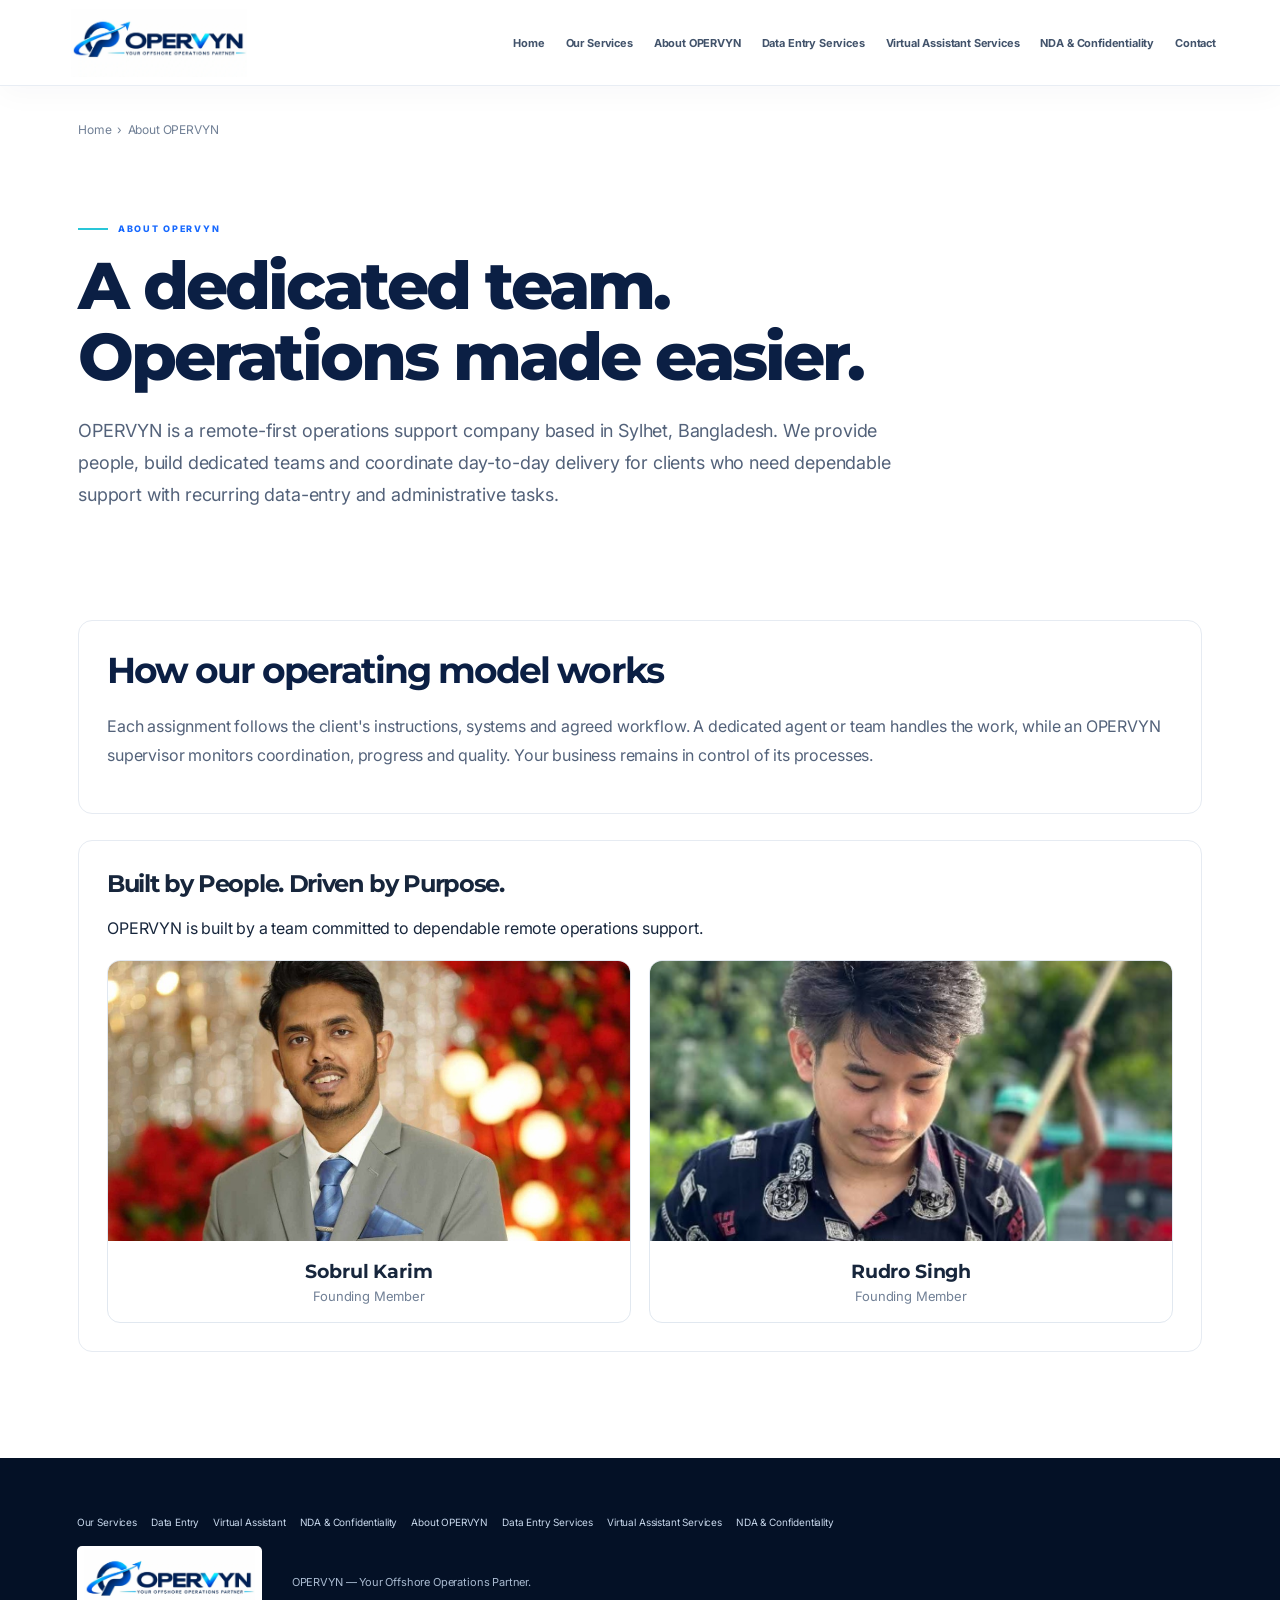
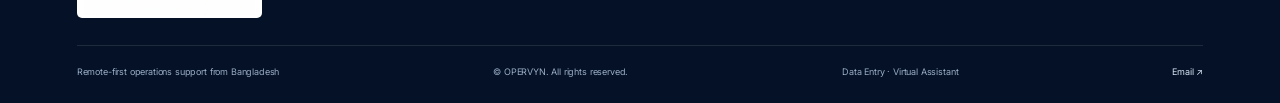
==== about/index.html @ 2ffaf860 "main" ====
<!doctype html><html lang="en"><head><meta charset="utf-8"><meta name="viewport" content="width=device-width,initial-scale=1"><title>About OPERVYN | Your Offshore Operations Partner</title><meta name="description" content="Learn about OPERVYN, a remote data entry and virtual assistant support company based in Sylhet, Bangladesh."><link rel="canonical" href="https://opervyn.github.io/opervyn-website/about/"><link rel="icon" href="../assets/opervyn-logo-new.png"><link rel="preconnect" href="https://fonts.googleapis.com"><link rel="preconnect" href="https://fonts.gstatic.com" crossorigin><link href="https://fonts.googleapis.com/css2?family=Inter:wght@400;500;600;700;800&family=Montserrat:wght@500;600;700;800&display=swap" rel="stylesheet"><link rel="stylesheet" href="../styles.css"><link rel="stylesheet" href="../theme-redesign.css"><style>.cms-page{max-width:1180px;margin:0 auto;padding:36px 28px 80px}.cms-breadcrumb{font-size:12px;color:#718096;margin:0 0 28px}.cms-breadcrumb a{color:inherit}.cms-page .seo-hero{margin-bottom:26px}.cms-page .seo-hero h1{max-width:900px}.cms-page .seo-hero p{max-width:820px;line-height:1.8}.cms-page .seo-content-main,.cms-page .cms-image-section,.cms-page .cms-founders{margin:26px 0;padding:28px;background:#fff;border:1px solid #e6ebf2;border-radius:14px}.cms-page .cms-items{display:grid;grid-template-columns:repeat(auto-fit,minmax(230px,1fr));gap:14px}.cms-page .cms-item{padding:20px;border:1px solid #e2e8f0;border-radius:10px;background:#fbfcfe}.cms-page .cms-item h3{margin:0 0 9px}.cms-page .cms-item p{margin:0;line-height:1.7}.cms-page .cms-image-section img{display:block;max-width:100%;height:auto;border-radius:12px;margin-top:18px}.cms-founder-grid{display:grid;grid-template-columns:repeat(auto-fit,minmax(210px,1fr));gap:18px;margin-top:22px}.cms-founder{overflow:hidden;border:1px solid #e1e8f0;border-radius:13px;background:#fff;text-align:center;padding-bottom:18px}.cms-founder img{width:100%;height:280px;object-fit:cover;object-position:center 25%}.cms-founder h3{margin:15px 8px 5px}.cms-founder p{margin:0;color:#718096;font-size:13px}.cms-page .onboarding-panel{margin:26px 0}@media(max-width:600px){.cms-page{padding:24px 16px 55px}.cms-page .seo-content-main,.cms-page .cms-image-section,.cms-page .cms-founders{padding:19px}.cms-founder img{height:240px}}</style></head><body><header class="site-header"><a aria-label="OPERVYN home" class="brand" href="../"><img alt="OPERVYN — Your Offshore Operations Partner" src="../assets/opervyn-logo-new.webp"></a><button aria-expanded="false" aria-label="Open navigation" class="menu-toggle"><span></span><span></span><span></span></button><nav class="nav"><a href="../">Home</a><a href="../services/">Our Services</a><a href="../about/">About OPERVYN</a><a href="../services/data-entry/">Data Entry Services</a><a href="../services/virtual-assistant/">Virtual Assistant Services</a><a href="../nda-confidentiality/">NDA &amp; Confidentiality</a><a href="mailto:opervyn.business@gmail.com">Contact</a></nav></header><main class="cms-page"><p class="cms-breadcrumb"><a href="../">Home</a> &nbsp;›&nbsp; About OPERVYN</p><section class="seo-hero"><div class="eyebrow"><span class="eyebrow-line"></span>ABOUT OPERVYN</div><h1>A dedicated team. Operations made easier.</h1><p>OPERVYN is a remote-first operations support company based in Sylhet, Bangladesh. We provide people, build dedicated teams and coordinate day-to-day delivery for clients who need dependable support with recurring data-entry and administrative tasks.</p></section><section class="seo-content-main"><h2>How our operating model works</h2><p>Each assignment follows the client&#x27;s instructions, systems and agreed workflow. A dedicated agent or team handles the work, while an OPERVYN supervisor monitors coordination, progress and quality. Your business remains in control of its processes.</p></section><section class="cms-founders"><h2>Built by People. Driven by Purpose.</h2><p>OPERVYN is built by a team committed to dependable remote operations support.</p><div class="cms-founder-grid"><article class="cms-founder"><img src="../assets/13008.jpg" alt="Sobrul Karim, OPERVYN founding member"><h3>Sobrul Karim</h3><p>Founding Member</p></article><article class="cms-founder"><img src="../assets/13009.jpg" alt="Rudro Singh, OPERVYN founding member"><h3>Rudro Singh</h3><p>Founding Member</p></article></div></section></main><footer class="footer"><div class="seo-footer-links"><a href="../services/">Our Services</a><a href="../services/data-entry/">Data Entry</a><a href="../services/virtual-assistant/">Virtual Assistant</a><a href="../nda-confidentiality/">NDA &amp; Confidentiality</a><a href="../about/">About OPERVYN</a><a href="../services/data-entry/">Data Entry Services</a><a href="../services/virtual-assistant/">Virtual Assistant Services</a><a href="../nda-confidentiality/">NDA &amp; Confidentiality</a></div><div class="footer-main"><a aria-label="OPERVYN home" class="brand footer-brand" href="../"><img alt="OPERVYN — Your Offshore Operations Partner" src="../assets/opervyn-logo-new.webp"></a><p>OPERVYN — Your Offshore Operations Partner.</p></div><div class="footer-bottom"><span>Remote-first operations support from Bangladesh</span><span>© OPERVYN. All rights reserved.</span><span>Data Entry · Virtual Assistant</span><span><a href="mailto:opervyn.business@gmail.com">Email ↗</a></span></div></footer><script src="../script.js"></script></body></html>
---- styles.css ----
:root{--navy:#071b49;--navy2:#0b2b65;--blue:#087bff;--cyan:#4ebaff;--ink:#101d35;--muted:#64728a;--line:#e4eaf3;--pale:#f4f8ff;--white:#fff;--radius:22px}
*{box-sizing:border-box}html{scroll-behavior:smooth;scroll-padding-top:90px}body{margin:0;font-family:"DM Sans",sans-serif;color:var(--ink);background:#fff}a{color:inherit;text-decoration:none}.announcement{height:34px;background:var(--navy);color:#c9d9f6;display:flex;align-items:center;justify-content:center;gap:9px;font-size:11px;letter-spacing:.04em}.pulse{width:6px;height:6px;background:#4ebaff;border-radius:50%;box-shadow:0 0 0 4px #4ebaff25}.site-header{height:82px;padding:0 max(calc((100vw - 1200px)/2),5.5%);display:flex;align-items:center;justify-content:space-between;background:#ffffffed;backdrop-filter:blur(15px);position:sticky;top:0;z-index:20;border-bottom:1px solid #edf1f6}.brand{display:flex;align-items:center;gap:10px}.brand img{width:48px;height:48px;object-fit:contain}.brand-copy{display:flex;flex-direction:column;gap:3px}.brand-copy strong{font:800 19px Manrope,sans-serif;letter-spacing:.045em;color:var(--navy)}.brand-copy small{font-size:8px;letter-spacing:.1em;color:#61728c;font-weight:700}.nav{display:flex;align-items:center;gap:27px;font-size:12px;font-weight:700;color:#45536b}.nav>a:not(.nav-cta):hover,.text-link:hover{color:var(--blue)}.nav-cta{background:var(--navy);color:#fff;padding:13px 17px;border-radius:9px}.nav-cta span{color:#66baff;margin-left:8px}.menu-toggle{display:none;background:none;border:0}.section{padding:105px max(calc((100vw - 1160px)/2),6%)}.hero{min-height:650px;background:linear-gradient(115deg,#f7faff 0%,#fff 54%,#edf5ff 100%);position:relative;display:grid;grid-template-columns:1.02fr .98fr;align-items:center;gap:45px;padding-top:75px;padding-bottom:82px;overflow:hidden}.hero:before{content:"";position:absolute;width:650px;height:650px;border:1px solid #dceaff;border-radius:50%;right:-190px;top:-180px}.hero-glow{position:absolute;width:500px;height:500px;background:#cce5ff55;filter:blur(75px);border-radius:50%;right:0;top:70px}.hero-content{position:relative;z-index:2}.eyebrow,.section-kicker{font-size:10px;letter-spacing:.17em;font-weight:800;color:#3977c4;display:flex;align-items:center;gap:10px}.eyebrow-line{width:25px;height:2px;background:var(--blue)}h1,h2,h3,p{margin-top:0}h1,h2{font-family:Manrope,sans-serif;letter-spacing:-.055em}h1{font-size:clamp(46px,5.4vw,70px);line-height:1.06;margin:22px 0 20px;color:var(--navy);font-weight:800}h1 span,h2 span{color:var(--blue)}.hero-tagline{font-size:15px;font-weight:700;color:#27436e;line-height:1.6;max-width:470px}.hero-desc{font-size:14px;line-height:1.85;color:var(--muted);max-width:500px;margin:16px 0 27px}.hero-actions{display:flex;gap:12px;flex-wrap:wrap}.btn{display:inline-flex;align-items:center;justify-content:center;gap:22px;padding:15px 20px;border-radius:9px;font-weight:700;font-size:12px;border:0;cursor:pointer;transition:.2s}.btn-primary{background:var(--blue);color:white;box-shadow:0 9px 22px #087bff30}.btn-primary:hover{background:#0065dc;transform:translateY(-2px)}.btn-quiet{color:var(--navy);background:#fff;border:1px solid #e2eaf5}.hero-proof{display:flex;align-items:center;gap:13px;margin-top:35px;font-size:11px;line-height:1.6;color:#75839a}.hero-proof strong{color:var(--navy);font-size:12px}.proof-avatars{display:flex}.proof-avatars i{font-style:normal;width:30px;height:30px;border-radius:50%;display:grid;place-items:center;background:var(--navy);color:white;border:2px solid white;margin-left:-5px;font-size:10px}.proof-avatars i:first-child{margin-left:0;background:var(--blue)}.proof-avatars i:last-child{background:#dcecff;color:var(--navy)}.hero-visual{position:relative;z-index:1;min-height:450px;display:grid;place-items:center}.visual-grid{position:absolute;inset:25px 0;background-image:radial-gradient(#9bbce7 1px,transparent 1px);background-size:17px 17px;opacity:.35;mask-image:radial-gradient(ellipse,black,transparent 70%)}.visual-orbit{position:absolute;border:1px solid #b9d8ff;border-radius:50%;transform:rotate(-25deg)}.orbit-one{width:460px;height:260px}.orbit-two{width:390px;height:330px;transform:rotate(35deg)}.main-card{position:relative;z-index:2;background:#fff;border:1px solid #e6edf7;border-radius:18px;width:min(390px,85%);padding:24px;box-shadow:0 25px 65px #143b7020}.card-top{display:flex;align-items:center;gap:9px}.mini-mark{background:var(--navy);color:#fff;border-radius:8px;width:29px;height:29px;display:grid;place-items:center;font:800 14px Manrope}.status{font-size:8px;letter-spacing:.12em;color:#8b9ab0;font-weight:800}.status i{display:inline-block;width:6px;height:6px;background:#28c58b;border-radius:50%;margin-right:5px}.dots{margin-left:auto;color:#a6b3c6;letter-spacing:2px}.visual-title{font:800 30px/1.12 Manrope;color:var(--navy);letter-spacing:-.05em;margin:24px 0}.visual-title em{font-style:normal;color:var(--blue)}.workflow{display:grid;gap:10px}.workflow-step{display:flex;align-items:center;gap:12px;background:#f7faff;padding:11px;border-radius:10px}.step-icon{font-size:10px;color:var(--blue);background:#e4f0ff;padding:9px;border-radius:7px}.workflow-step span:nth-child(2){display:flex;flex-direction:column;gap:3px}.workflow-step strong{font-size:11px;color:var(--navy)}.workflow-step small{font-size:9px;color:#8794a8}.check{margin-left:auto;color:#17b783;font-weight:800}.card-foot{border-top:1px solid #edf1f7;margin-top:17px;padding-top:13px;display:flex;justify-content:space-between;font-size:8px;letter-spacing:.13em;color:#8794a8;font-weight:800}.blue-dot{width:7px;height:7px;border-radius:50%;background:var(--blue)}.float-chip{position:absolute;z-index:3;background:#fff;padding:12px 15px;display:flex;align-items:center;gap:10px;border-radius:12px;box-shadow:0 12px 30px #183d7020;border:1px solid #edf2f8}.float-chip b,.float-chip small{display:block}.float-chip b{font-size:10px;color:var(--navy)}.float-chip small{font-size:9px;color:#8491a5;margin-top:3px}.chip-icon{width:29px;height:29px;border-radius:8px;display:grid;place-items:center;background:#e8f3ff;color:var(--blue);font-weight:800}.chip-a{left:-3%;top:18%}.chip-b{right:-1%;bottom:14%}.hero-bottom{position:absolute;bottom:0;left:6%;right:6%;border-top:1px solid #e2eaf5;padding:17px 0;display:flex;justify-content:space-between;font-size:9px;letter-spacing:.13em;color:#8796ad;font-weight:800}.hero-bottom b{color:var(--blue);padding:0 7px}.metrics{padding-top:36px;padding-bottom:36px;display:grid;grid-template-columns:repeat(4,1fr);border-bottom:1px solid var(--line)}.metric{padding:8px 25px;border-right:1px solid var(--line);display:flex;flex-direction:column;gap:6px}.metric:first-child{padding-left:0}.metric:last-child{border:0}.metric strong{font:800 25px Manrope;color:var(--navy);letter-spacing:-.04em}.metric strong small{font-size:13px}.metric span{font-size:11px;color:#7d8aa0}.intro-section{padding-top:110px;padding-bottom:110px}.intro-grid{display:grid;grid-template-columns:1fr 1fr;gap:100px;margin-top:22px;align-items:start}.intro-grid h2,.section-heading h2{font-size:clamp(34px,4vw,48px);line-height:1.15;color:var(--navy);margin:0}.intro-grid p{font-size:13px;line-height:1.9;color:var(--muted)}.intro-grid .lead{font-size:16px;line-height:1.75;color:#344762;font-weight:600}.text-link{display:inline-block;color:var(--blue);font-weight:800;font-size:12px;margin-top:9px}.text-link span{margin-left:8px}.services-section{background:#f5f8fd}.section-heading{display:flex;justify-content:space-between;align-items:end;gap:30px;margin-bottom:42px}.section-heading h2{margin-top:17px}.section-heading>p{max-width:300px;font-size:13px;line-height:1.8;color:var(--muted);margin-bottom:4px}.service-grid{display:grid;grid-template-columns:repeat(2,1fr);gap:16px}.service-card{background:#fff;border:1px solid #e7edf5;border-radius:16px;padding:27px;position:relative;transition:.25s}.service-card:hover{transform:translateY(-4px);box-shadow:0 18px 40px #183c7010}.service-featured{background:var(--navy);color:white;border-color:var(--navy)}.service-number{position:absolute;right:25px;top:24px;font:700 11px Manrope;color:#9eabc0}.service-featured .service-number{color:#829bc3}.service-icon{width:43px;height:43px;border-radius:12px;background:#eaf3ff;color:var(--blue);display:grid;place-items:center;font-size:22px;margin-bottom:20px}.service-featured .service-icon{background:#173e79;color:#72baff}.service-card h3{font:800 18px Manrope;color:var(--navy);margin-bottom:10px}.service-featured h3{color:#fff}.service-card p,.service-card li{font-size:12px;line-height:1.75;color:#718098}.service-featured p,.service-featured li{color:#bdcbe1}.service-card ul{padding-left:17px;margin:14px 0 20px}.service-card li{padding:2px 0}.card-link{font-size:11px;color:var(--blue);font-weight:800}.service-featured .card-link{color:#73baff}.process-section{background:#fff}.process-line{display:grid;grid-template-columns:repeat(4,1fr);gap:20px;position:relative}.process-line:before{content:"";height:1px;background:#dbe7f6;position:absolute;top:24px;left:35px;right:35px}.process-line article{position:relative}.process-no{font-size:9px;color:#8c9bb0;font-weight:800;letter-spacing:.1em}.process-symbol{width:49px;height:49px;background:#edf5ff;color:var(--blue);border:5px solid white;outline:1px solid #dceaff;border-radius:50%;display:grid;place-items:center;font-size:18px;margin:12px 0 19px;position:relative}.process-line h3{font:800 15px Manrope;color:var(--navy);margin-bottom:9px}.process-line p{font-size:11px;line-height:1.8;color:#7a879b;max-width:220px}.process-note{background:#f2f7ff;border-radius:10px;padding:15px 18px;font-size:11px;color:#647895;margin-top:30px}.process-note span{color:var(--blue);font-weight:800;margin-right:8px}.work-section{background:#f6f9fd}.filter-row{display:flex;gap:8px;flex-wrap:wrap;margin:-15px 0 23px}.filter{border:1px solid #dce6f3;background:white;border-radius:30px;padding:9px 15px;font-size:10px;font-weight:700;color:#65738a;cursor:pointer}.filter.active,.filter:hover{background:var(--navy);border-color:var(--navy);color:white}.work-grid{display:grid;grid-template-columns:repeat(3,1fr);gap:17px}.work-card{background:#fff;border:1px solid #e6edf6;border-radius:14px;overflow:hidden}.work-card.hidden{display:none}.sample-visual{height:190px;padding:17px;position:relative;overflow:hidden;display:flex;align-items:center;justify-content:center;flex-direction:column}.sample-visual>span{position:absolute;top:15px;left:17px;font-size:8px;letter-spacing:.13em;font-weight:800;color:#627997}.sample-visual>b{font:800 13px Manrope;color:var(--navy);margin-top:12px}.apparel{background:linear-gradient(135deg,#e8f2ff,#f8faff)}.shirt-shape{width:83px;height:88px;background:linear-gradient(145deg,#6c91bc,#294d7c);clip-path:polygon(25% 0,42% 8%,58% 8%,75% 0,100% 23%,82% 43%,72% 32%,72% 100%,28% 100%,28% 32%,18% 43%,0 23%);filter:drop-shadow(0 9px 9px #17375c30)}.data{background:linear-gradient(135deg,#e9f8f5,#f7fcff)}.sheet{display:grid;grid-template-columns:repeat(3,35px);gap:4px;padding:13px;background:white;border-radius:8px;box-shadow:0 9px 25px #1d56601a}.sheet i{height:12px;background:#d7e9fa;border-radius:2px}.sheet i:nth-child(3n+1){background:#91c7f7}.quality{background:linear-gradient(135deg,#eaf1ff,#f9fbff)}.qc-circle{width:83px;height:83px;border-radius:50%;display:grid;place-items:center;border:7px solid #b8e7d9;color:#13a778;background:#fff;font-size:40px;box-shadow:0 10px 22px #193e7015}.work-meta{display:flex;justify-content:space-between;padding:17px 17px 0;font-size:8px;letter-spacing:.1em;color:#7e8da3;font-weight:800}.work-meta span:last-child{color:#1a9d78}.work-card h3{font:800 15px Manrope;color:var(--navy);margin:12px 17px 6px}.work-card p{font-size:11px;line-height:1.7;color:#7a879a;margin:0 17px 19px}.work-disclaimer{font-size:10px;color:#8794a8;margin-top:19px}.team-section{padding-top:75px;padding-bottom:75px}.team-panel{background:linear-gradient(115deg,#071b49,#0d3474);border-radius:23px;min-height:380px;padding:58px 7%;display:grid;grid-template-columns:1.2fr .8fr;align-items:center;overflow:hidden;position:relative}.team-panel:after{content:"";position:absolute;width:500px;height:500px;border:1px solid #4e8fd455;border-radius:50%;right:-110px;top:-70px}.light{color:#79baff}.team-copy{position:relative;z-index:2}.team-copy h2,.contact-copy h2{font:800 clamp(30px,3.6vw,43px)/1.17 Manrope;color:#fff;letter-spacing:-.05em;margin:18px 0}.team-copy h2 span,.contact-copy h2 span{color:#65b6ff}.team-copy p,.contact-copy p{font-size:13px;line-height:1.9;color:#bdcbe0;max-width:470px;margin-bottom:25px}.btn-light{background:white;color:var(--navy)}.team-graphic{height:270px;position:relative;z-index:1;display:grid;place-items:center}.team-ring{position:absolute;border:1px solid #7db8ff50;border-radius:50%}.ring-1{width:230px;height:230px}.ring-2{width:170px;height:170px;border-style:dashed}.team-core{width:92px;height:92px;background:linear-gradient(145deg,#fff,#d7eaff);border-radius:25px;display:grid;place-items:center;color:var(--navy);font:800 25px Manrope;box-shadow:0 12px 45px #0003;transform:rotate(-8deg)}.team-core span{color:var(--blue)}.orbit-label{position:absolute;background:#173f7a;border:1px solid #5d91d0;color:#d9ebff;padding:8px 11px;border-radius:7px;font-size:8px;letter-spacing:.1em;font-weight:800}.label-1{top:8px;left:25%}.label-2{right:2%;top:42%}.label-3{bottom:10px;left:28%}.label-4{left:0;top:48%}.faq-section{padding-top:95px;padding-bottom:95px}.faq-list{max-width:800px;margin-left:auto;border-top:1px solid var(--line)}details{border-bottom:1px solid var(--line);padding:20px 2px}summary{list-style:none;cursor:pointer;display:flex;justify-content:space-between;gap:20px;font:700 13px Manrope;color:var(--navy)}summary::-webkit-details-marker{display:none}summary span{font-size:20px;color:var(--blue);transition:.2s}details[open] summary span{transform:rotate(45deg)}details p{font-size:12px;line-height:1.8;color:#748198;max-width:680px;margin:13px 0 0}.contact-section{background:var(--navy);padding-top:90px;padding-bottom:90px}.contact-grid{display:grid;grid-template-columns:.9fr 1.1fr;gap:80px;align-items:start}.contact-copy{padding-top:18px}.contact-copy h2{font-size:clamp(38px,4.5vw,54px)}.contact-email,.linkedin-link{display:block;color:#80c2ff;font-size:12px;font-weight:700;margin:17px 0}.linkedin-link{color:#c2d4ed;font-weight:500}.contact-form{background:#fff;border-radius:17px;padding:28px;display:grid;gap:14px}.form-title{font:800 20px Manrope;color:var(--navy);margin-bottom:3px}.form-title span{display:block;font:400 10px "DM Sans";color:#8a97aa;margin-top:5px}.contact-form label{display:grid;gap:7px;font-size:10px;font-weight:800;color:#52627b}.contact-form input,.contact-form select,.contact-form textarea{width:100%;border:1px solid #e0e7f0;background:#fbfcfe;border-radius:8px;padding:12px 13px;font:400 11px "DM Sans";color:var(--ink);outline:none}.contact-form input:focus,.contact-form select:focus,.contact-form textarea:focus{border-color:#70b3ff;box-shadow:0 0 0 3px #087bff12}.contact-form textarea{resize:vertical}.submit-btn{width:100%;margin-top:3px}.form-privacy{font-size:9px;line-height:1.6;color:#8a97a8}.hidden{display:none}.form-status{font-size:11px;color:#14845f;margin:0}.footer{padding:34px max(calc((100vw - 1160px)/2),6%) 20px;background:#051638;color:#c3d1e5}.footer-main{display:flex;align-items:center;gap:30px;padding-bottom:27px;border-bottom:1px solid #ffffff1b}.footer-brand img{background:white;border-radius:8px}.footer-brand .brand-copy strong{color:white}.footer-brand .brand-copy small{color:#a7b8d1}.footer-main>p{font-size:11px;color:#aabbd4;margin:0;flex:1}.back-top{font-size:10px;color:#8fc6ff;font-weight:700}.footer-bottom{display:flex;justify-content:space-between;gap:15px;padding-top:18px;font-size:9px;color:#8497b5}.footer-bottom a{color:#b9d5f5}.footer-bottom a:hover{color:white}
@media(max-width:900px){.nav{gap:14px}.nav a{font-size:10px}.hero{gap:15px}.hero-visual{transform:scale(.9)}.intro-grid{gap:45px}.contact-grid{gap:35px}}
@media(max-width:700px){.announcement{font-size:9px;padding:0 10px;text-align:center}.site-header{height:70px;padding:0 5%}.brand img{width:42px;height:42px}.brand-copy strong{font-size:17px}.brand-copy small{font-size:7px}.menu-toggle{display:flex;flex-direction:column;gap:5px;padding:10px}.menu-toggle span{width:22px;height:2px;background:var(--navy);display:block}.nav{display:none;position:absolute;top:69px;left:0;right:0;background:white;padding:20px 6%;box-shadow:0 15px 25px #0b2b6518;align-items:stretch;flex-direction:column;gap:18px}.nav.open{display:flex}.nav a{font-size:13px}.nav-cta{text-align:center}.section{padding:72px 6%}.hero{display:block;padding-top:65px;padding-bottom:80px}.hero h1{font-size:48px}.hero-tagline{font-size:14px}.hero-desc{font-size:13px}.hero-visual{min-height:400px;margin:20px -5% 0;transform:scale(.94)}.chip-a{left:0}.chip-b{right:0}.hero-bottom{left:6%;right:6%;font-size:7px;letter-spacing:.08em}.hero-bottom span:last-child{display:none}.metrics{grid-template-columns:repeat(2,1fr);gap:17px;padding-top:28px;padding-bottom:28px}.metric{padding:5px 12px;border-right:0;border-left:1px solid var(--line)}.metric:nth-child(odd){border-left:0;padding-left:0}.metric strong{font-size:22px}.intro-grid{grid-template-columns:1fr;gap:25px}.intro-grid h2,.section-heading h2{font-size:36px}.section-heading{display:block}.section-heading>p{margin-top:16px}.service-grid{grid-template-columns:1fr}.service-card{padding:23px}.process-line{grid-template-columns:repeat(2,1fr);row-gap:25px}.process-line:before{display:none}.work-grid{grid-template-columns:1fr}.sample-visual{height:180px}.team-panel{grid-template-columns:1fr;padding:38px 25px}.team-graphic{height:250px}.contact-grid{grid-template-columns:1fr;gap:25px}.contact-form{padding:22px}.footer-main{align-items:flex-start;flex-wrap:wrap;gap:15px}.footer-main>p{order:3;flex-basis:100%;line-height:1.7}.footer-bottom{flex-direction:column;line-height:1.7}.faq-section{padding-top:75px;padding-bottom:75px}}
@media(prefers-reduced-motion:reduce){html{scroll-behavior:auto}*,*:before,*:after{transition:none!important;animation:none!important}}


/* Capabilities in action — expanded showcase */
.work-intro{display:flex;align-items:center;gap:17px;padding:20px 23px;background:#fff;border:1px solid #e2eaf5;border-radius:13px;margin:-12px 0 30px;box-shadow:0 8px 24px #143b7008}
.work-intro-mark{flex:0 0 48px;height:48px;border-radius:13px;background:var(--navy);color:#fff;display:grid;place-items:center;font:800 17px Manrope;letter-spacing:-.06em}.work-intro-mark span{color:#6bbcff}
.work-intro strong{display:block;font:800 14px Manrope;color:var(--navy);margin-bottom:5px}.work-intro p{font-size:11px;line-height:1.7;color:#77869c;margin:0}
.capability-grid{grid-template-columns:repeat(2,minmax(0,1fr));gap:20px}
.capability-card{border-radius:16px;box-shadow:0 5px 20px #153b7008;transition:transform .25s,box-shadow .25s}
.capability-card:hover{transform:translateY(-4px);box-shadow:0 18px 38px #153b7015}
.capability-visual{height:215px;position:relative;overflow:hidden;display:flex;align-items:center;justify-content:center}
.visual-label{position:absolute;left:19px;top:17px;font-size:8px;letter-spacing:.14em;font-weight:800;color:#607895}
.visual-caption{position:absolute;bottom:14px;left:18px;font-size:7px;letter-spacing:.12em;font-weight:800;color:#7186a2}
.visual-writing{background:radial-gradient(circle at 75% 30%,#fff 0,#eaf3ff 45%,#dceaff 100%)}
.product-sheet{width:240px;height:125px;background:#fff;border:1px solid #e4ebf4;border-radius:10px;box-shadow:0 14px 30px #173d7020;display:flex;align-items:center;gap:16px;padding:14px;transform:rotate(-3deg)}
.product-thumb{width:82px;height:94px;border-radius:6px;background:linear-gradient(145deg,#e5edf7,#f8fbff);display:grid;place-items:center}
.garment-shape{width:48px;height:62px;background:linear-gradient(145deg,#7c9dbf,#31547d);clip-path:polygon(25% 0,42% 8%,58% 8%,75% 0,100% 23%,82% 43%,72% 32%,72% 100%,28% 100%,28% 32%,18% 43%,0 23%)}
.product-lines{flex:1;display:grid;gap:7px}.product-lines i{height:5px;border-radius:4px;background:#dce5f0}.product-lines i:nth-child(1){width:90%;height:8px;background:#8ca6c5}.product-lines i:nth-child(2){width:70%}.product-lines i:nth-child(3){width:85%}.product-lines b{width:45%;height:8px;border-radius:5px;background:#d7eaff}
.visual-data{background:linear-gradient(135deg,#e5f6f2,#f6fcfb)}
.data-window{width:270px;background:#fff;border:1px solid #dcebe8;border-radius:10px;overflow:hidden;box-shadow:0 14px 30px #185b4b16;transform:rotate(2deg)}
.window-bar{height:27px;background:#f2f8f7;display:flex;align-items:center;gap:4px;padding:0 10px}.window-bar i{width:5px;height:5px;border-radius:50%;background:#a5c8c0}.window-bar span{margin-left:auto;font-size:7px;letter-spacing:.1em;color:#64877f;font-weight:800}
.data-table{display:grid;grid-template-columns:1fr 1fr;padding:10px 13px;gap:0 12px;font-size:9px}.data-table>*{padding:6px 3px;border-bottom:1px solid #edf3f2}.data-table b{font-size:7px;color:#6d988d;letter-spacing:.1em}.data-table span{color:#82918e}.data-table em{font-style:normal;color:#294e48;font-weight:700}
.visual-listing{background:linear-gradient(135deg,#f0edff,#f9f8ff)}
.listing-board{width:270px;height:126px;background:#fff;border:1px solid #e7e2f5;border-radius:10px;padding:13px;display:grid;grid-template-columns:78px 1fr;gap:12px;box-shadow:0 14px 30px #35236d16;transform:rotate(-2deg)}
.listing-image{background:linear-gradient(145deg,#e7e1f5,#f7f4ff);border-radius:6px;display:grid;place-items:center}.listing-image span{width:34px;height:54px;background:#8173ad;clip-path:polygon(25% 0,42% 8%,58% 8%,75% 0,100% 23%,82% 43%,72% 32%,72% 100%,28% 100%,28% 32%,18% 43%,0 23%)}
.listing-content{padding:5px 0;display:grid;align-content:start;gap:7px}.listing-content>i{height:5px;background:#e3dfef;border-radius:4px;width:90%}.listing-content>i:first-child{height:8px;background:#9e94c1;width:75%}.listing-content>div{display:flex;gap:5px;margin-top:5px}.listing-content b{width:34px;height:12px;border-radius:4px;background:#e8e3f5}.listing-footer{grid-column:1/-1;display:flex;justify-content:space-between;align-items:center;border-top:1px solid #f0edf6;padding-top:6px;font-size:6px;letter-spacing:.08em;color:#82769f;font-weight:800}
.visual-qc{background:linear-gradient(135deg,#e7f5f1,#f8fcfb)}
.qc-board{width:260px;background:#fff;border:1px solid #dceee8;border-radius:10px;padding:13px 15px;box-shadow:0 14px 30px #145a4515;transform:rotate(2deg)}
.qc-heading{display:flex;justify-content:space-between;align-items:center;padding-bottom:9px;border-bottom:1px solid #edf4f1;font-size:8px;letter-spacing:.1em;color:#64867a;font-weight:800}.qc-heading b{background:#e3f6ef;color:#15956b;padding:5px 7px;border-radius:5px}
.qc-board>div:not(.qc-heading){display:flex;align-items:center;gap:9px;padding-top:9px;font-size:9px;color:#627b72}.qc-board>div>i{font-style:normal;width:15px;height:15px;display:grid;place-items:center;background:#e5f7f0;color:#15966c;border-radius:50%;font-size:9px;font-weight:800}
.capability-body{padding:0 20px 19px}.capability-body .work-meta{padding:16px 0 0}.capability-body h3{font:800 17px Manrope;color:var(--navy);margin:12px 0 7px}.capability-body>p{font-size:11px;line-height:1.75;color:#75839a;margin-bottom:13px}
.capability-points{display:flex;flex-wrap:wrap;gap:6px;margin-bottom:15px}.capability-points span{font-size:8px;font-weight:700;color:#476487;background:#f0f5fc;border:1px solid #e4edf8;border-radius:20px;padding:6px 8px}
.showcase-details{border-top:1px solid #edf1f6;padding-top:12px}.showcase-details summary{font:800 10px "DM Sans";color:var(--blue);align-items:center}.showcase-details summary span{font-size:17px}.showcase-details[open] summary span{transform:rotate(45deg)}.detail-grid{display:grid;grid-template-columns:1fr 1fr;gap:13px 18px;padding-top:15px}.detail-grid b{font:800 10px Manrope;color:var(--navy)}.detail-grid p{font-size:9px;line-height:1.7;color:#7b899d;margin:5px 0 0}
.transformation-panel{margin-top:45px;padding:30px;background:#fff;border:1px solid #e4ebf4;border-radius:17px;display:grid;grid-template-columns:.8fr 1.2fr;gap:30px;align-items:center}
.transformation-copy h3,.work-method h3{font:800 24px/1.2 Manrope;color:var(--navy);letter-spacing:-.04em;margin:12px 0}.transformation-copy h3 span,.work-method h3 span{color:var(--blue)}.transformation-copy p{font-size:10px;line-height:1.8;color:#7a879a;margin:0}
.transformation-compare{display:grid;grid-template-columns:1fr 24px 1fr;gap:10px;align-items:center}.compare-box{background:#f5f8fc;border:1px solid #e8eef6;border-radius:11px;padding:16px;min-height:155px}.compare-label{display:block;font-size:7px;letter-spacing:.12em;font-weight:800;color:#7b8ca4;margin-bottom:12px}.compare-box>b{font:800 11px Manrope;color:var(--navy)}.compare-box ul{padding-left:15px;margin:9px 0 0}.compare-box li{font-size:9px;color:#718098;line-height:1.8}.compare-arrow{font-size:20px;text-align:center;color:var(--blue)}.compare-output{background:#f0f6ff;border-color:#dceaff}.compare-output p{font:600 11px/1.8 "DM Sans";color:#304967;margin:4px 0 15px}.fact-note{font-size:8px;font-weight:800;color:#2785cb}
.work-method{display:grid;grid-template-columns:.7fr 1.3fr;gap:25px;align-items:center;margin-top:40px;padding:24px 0;border-top:1px solid #e2eaf4;border-bottom:1px solid #e2eaf4}
.work-method h3{font-size:20px;margin-bottom:0}.method-steps{display:flex;align-items:center;justify-content:space-between;gap:9px}.method-steps>div{display:grid;gap:5px}.method-steps b{font-size:8px;color:var(--blue);letter-spacing:.1em}.method-steps strong{font:800 11px Manrope;color:var(--navy)}.method-steps small{font-size:8px;color:#8290a4}.method-steps>i{font-style:normal;color:#9cb9dc}
.work-disclaimer{font-size:9px;line-height:1.7;color:#8794a8;margin:22px 0 0}.work-cta{display:flex;justify-content:space-between;align-items:center;gap:20px;margin-top:22px;padding:19px 21px;background:#eaf3ff;border:1px solid #dceaff;border-radius:12px}.work-cta strong,.work-cta span{display:block}.work-cta strong{font:800 12px Manrope;color:var(--navy);margin-bottom:4px}.work-cta span{font-size:10px;color:#71839b}
@media(max-width:700px){.work-intro{align-items:flex-start;padding:17px}.work-intro-mark{flex-basis:42px;height:42px}.capability-grid{grid-template-columns:1fr}.capability-visual{height:205px}.capability-body{padding:0 17px 17px}.detail-grid{grid-template-columns:1fr;gap:10px}.transformation-panel{grid-template-columns:1fr;padding:22px;gap:20px}.transformation-compare{grid-template-columns:1fr;gap:8px}.compare-arrow{transform:rotate(90deg)}.compare-box{min-height:0}.work-method{grid-template-columns:1fr;gap:18px}.method-steps{flex-wrap:wrap;justify-content:flex-start;gap:12px}.method-steps>div{min-width:95px}.method-steps>i{display:none}.work-cta{align-items:flex-start;flex-direction:column}.work-cta .btn{width:100%}}

/* Product-description visual example and structured specification card */
.product-example-heading{display:flex;justify-content:space-between;align-items:flex-end;gap:15px;margin:24px 0 12px;padding-top:20px;border-top:1px solid #e8eef6}
.product-example-heading h4{font:800 17px Manrope;color:var(--navy);margin:6px 0}
.product-example-heading p{font-size:10px;line-height:1.7;color:#7a879a;margin:0;max-width:490px}
.product-example-heading>a{font-size:9px;font-weight:800;color:var(--blue);white-space:nowrap}
.product-example-image{display:block;position:relative;overflow:hidden;border:1px solid #e3eaf4;border-radius:13px;background:#f4f7fc}
.product-example-image img{display:block;width:100%;height:auto;object-fit:contain}
.product-example-image>span{position:absolute;right:12px;bottom:12px;padding:8px 11px;border-radius:20px;background:#101f39eF;color:#fff;font-size:8px;font-weight:800;letter-spacing:.08em}
.product-spec-card{margin-top:14px;padding:18px;border:1px solid #e2eaf4;border-radius:13px;background:linear-gradient(145deg,#fff,#f8faff)}
.product-spec-title{display:grid;gap:6px;padding-bottom:13px;border-bottom:1px solid #e8eef6}
.product-spec-title>span{font-size:7px;letter-spacing:.14em;font-weight:800;color:var(--blue)}
.product-spec-title>b{font:800 14px Manrope;color:var(--navy)}
.product-spec-columns{display:grid;grid-template-columns:1fr 1fr;gap:16px 22px;padding-top:15px}
.product-spec-group h5{font:800 11px Manrope;color:var(--navy);margin:0 0 9px}
.product-spec-group dl{display:grid;grid-template-columns:minmax(95px,.8fr) 1.2fr;gap:7px 10px;margin:0}
.product-spec-group dt{font-size:9px;line-height:1.55;color:#7a879a}
.product-spec-group dd{font-size:9px;line-height:1.55;color:#30445f;font-weight:600;margin:0;overflow-wrap:anywhere}
.product-spec-wide{grid-column:1/-1;padding-top:13px;border-top:1px solid #e8eef6}
.product-spec-wide dl{grid-template-columns:minmax(130px,.7fr) 1.3fr}
.product-spec-note{font-size:8px;line-height:1.6;color:#8794a8;margin:15px 0 0;padding-top:11px;border-top:1px solid #e8eef6}
@media(max-width:700px){.product-example-heading{align-items:flex-start;flex-direction:column}.product-example-image>span{right:8px;bottom:8px;font-size:7px}.product-spec-card{padding:14px}.product-spec-columns{grid-template-columns:1fr;gap:14px}.product-spec-wide{grid-column:auto}.product-spec-group dl{grid-template-columns:minmax(105px,.75fr) 1.25fr}}

/* Client-facing data entry and QC showcases */
.data-entry-visual{background:#f1f5f9;padding:32px 14px 20px}
.capability-image-link{display:block;position:relative;width:92%;height:150px;border-radius:9px;overflow:hidden;background:#e8edf3;box-shadow:0 12px 28px #122e4c20}
.capability-image-link img{width:100%;height:100%;display:block;object-fit:cover;object-position:center}
.capability-image-link>span,.qc-showcase a>span{position:absolute;right:8px;bottom:8px;padding:6px 9px;border-radius:5px;background:#10213aeb;color:#fff;font-size:7px;font-weight:800;letter-spacing:.08em}
.data-entry-details{display:grid;grid-template-columns:1fr 1fr;gap:14px 18px;margin:15px 0}
.data-entry-details>div{padding:12px;background:#f7f9fc;border:1px solid #e9eff6;border-radius:9px}
.data-entry-details b,.qc-practices b{font:800 10px Manrope;color:var(--navy)}
.data-entry-details p,.qc-practices p{font-size:9px;line-height:1.7;color:#77869a;margin:5px 0 0}
.data-entry-promise{padding:12px 14px!important;background:#edf5ff;border-left:3px solid var(--blue);border-radius:0 8px 8px 0;color:#24466c!important;font-weight:800!important}
.qc-details{border-top:1px solid #edf1f6;padding-top:13px}
.qc-lead{font-size:10px;line-height:1.8;color:#61758e;margin:0 0 14px}
.qc-practices{display:grid;grid-template-columns:1fr 1fr;gap:13px 16px}
.qc-practices>div{padding:11px;background:#f7f9fc;border:1px solid #e9eff6;border-radius:9px}
.qc-showcase{margin-top:16px;padding:12px;background:#f3f7fb;border:1px solid #e5edf5;border-radius:11px}
.qc-showcase a{position:relative;display:block;overflow:hidden;border-radius:7px;background:#e8edf3}
.qc-showcase img{display:block;width:100%;height:auto;max-height:270px;object-fit:contain}
.qc-showcase>p{font-size:9px;line-height:1.7;color:#77869a;margin:10px 2px 1px}
.qc-showcase>p b{color:#294768}
@media(max-width:700px){.capability-image-link{width:100%;height:145px}.data-entry-details,.qc-practices{grid-template-columns:1fr}.qc-showcase img{max-height:none}}


/* =========================================================
   OPERVYN PREMIUM CORPORATE REFRESH — navy / teal / white
   ========================================================= */
:root{
  --navy:#0B1F44;
  --navy2:#102B57;
  --blue:#087BFF;
  --cyan:#00BFA5;
  --ink:#17243A;
  --muted:#64748B;
  --line:#E2E8F0;
  --pale:#F1F5F9;
  --white:#FFFFFF;
  --radius:18px;
}
html{scroll-padding-top:100px}
body{font-family:"Inter",Arial,sans-serif;color:var(--ink);background:#fff}
h1,h2,h3,.brand-copy strong,.visual-title{font-family:"Montserrat",Arial,sans-serif}
.announcement{height:34px;background:#07172F;color:#D5E4F7;letter-spacing:.12em;font-size:10px;font-weight:700}
.pulse{background:var(--cyan);box-shadow:0 0 0 4px #00BFA525}
.site-header{height:88px;background:#FFFFFFF2;border-bottom:1px solid #E7EDF4;box-shadow:0 5px 22px #0B1F4408}
.brand{display:flex;align-items:center;min-width:0}
.brand img{display:block;width:220px;height:auto;max-height:74px;object-fit:contain}
.brand-copy{display:none!important}
.nav{font-size:12px;color:#40516B;gap:25px}
.nav>a:not(.nav-cta):hover,.text-link:hover{color:#008F83}
.nav-cta{background:var(--navy);border-radius:7px;padding:13px 18px}
.nav-cta:hover{background:#153765}
.nav-cta span{color:#00D4B5}
.section{padding-top:96px;padding-bottom:96px}
.hero{
  min-height:690px;
  background:linear-gradient(118deg,#07172F 0%,#0B1F44 56%,#12345E 100%);
  color:#fff;
  grid-template-columns:1.04fr .96fr;
  padding-top:82px;padding-bottom:94px;
}
.hero:before{border-color:#FFFFFF14;right:-160px;top:-210px}
.hero-glow{background:#00BFA51A;filter:blur(90px)}
.eyebrow,.section-kicker{color:#00BFA5}
.eyebrow-line{background:#00BFA5}
h1{color:#fff;font-size:clamp(43px,5vw,66px);line-height:1.08;letter-spacing:-.055em}
h1 span{color:#53DCCB}
.hero-tagline{color:#D9E6F5;font-size:15px}
.hero-desc{color:#B7C7DB;max-width:520px;font-size:14px}
.btn{border-radius:7px;font-family:"Inter",sans-serif;font-size:12px}
.btn-primary{background:#00BFA5;color:#062B35;box-shadow:0 9px 24px #00BFA52B}
.btn-primary:hover{background:#29D6C0}
.btn-quiet{background:#FFFFFF10;border:1px solid #FFFFFF35;color:#fff}
.btn-quiet:hover{background:#FFFFFF18}
.hero-proof{color:#B7C7DB}
.hero-proof strong{color:#fff}
.proof-avatars i{border-color:#0B1F44;background:#00BFA5;color:#062B35}
.proof-avatars i:first-child{background:#087BFF;color:#fff}
.proof-avatars i:last-child{background:#E7F5F4;color:#0B1F44}
.hero-visual{min-height:460px}
.visual-grid{background-image:radial-gradient(#B7D5F0 1px,transparent 1px);opacity:.19}
.visual-orbit{border-color:#FFFFFF26}
.main-card{background:#FFFFFF;border:1px solid #DCE7F1;box-shadow:0 28px 70px #00000035}
.mini-mark{background:#0B1F44;color:#00BFA5}
.visual-title{color:#0B1F44}
.visual-title em{color:#008F83}
.workflow-step{background:#F1F7F7}
.step-icon{color:#087BFF;background:#E7F1FF}
.workflow-step strong{color:#0B1F44}
.check,.blue-dot{color:#008F83;background:#00BFA5}
.float-chip{box-shadow:0 15px 35px #00000025;border-color:#E2E8F0}
.chip-icon{background:#E4F7F4;color:#008F83}
.hero-bottom{border-color:#FFFFFF28;color:#A9BCD2}
.hero-bottom b{color:#00BFA5}
.metrics{background:#fff;padding-top:30px;padding-bottom:30px}
.metric{border-right:1px solid #E5EBF2}
.metric strong{color:#0B1F44}
.metric span{color:#64748B}
.intro-section{background:#F1F5F9}
.intro-grid h2,.section-heading h2{color:#0B1F44}
h2 span{color:#008F83}
.intro-grid p,.section-heading>p{color:#64748B}
.lead{color:#263B58!important}
.text-link{color:#008F83}
.services-section{background:#fff}
.service-grid{grid-template-columns:repeat(4,minmax(0,1fr));gap:16px}
.service-card{border:1px solid #E2E8F0;border-radius:13px;background:#fff;box-shadow:0 10px 30px #0B1F4407;padding:25px 22px;transition:transform .2s,box-shadow .2s,border-color .2s}
.service-card:hover{transform:translateY(-4px);border-color:#9ADDD4;box-shadow:0 18px 38px #0B1F4412}
.service-featured{background:#0B1F44;border-color:#0B1F44;color:#fff}
.service-featured h3,.service-featured p,.service-featured li{color:#fff}
.service-featured p{color:#C5D4E7}
.service-number{color:#00A994}
.service-featured .service-number{color:#58DCCB}
.service-icon{background:#E5F7F4;color:#008F83;border-radius:10px}
.service-featured .service-icon{background:#FFFFFF18;color:#6CE4D4}
.service-card h3{font-size:17px;line-height:1.35;color:#0B1F44}
.service-featured h3{color:#fff}
.service-card p{font-size:12px;line-height:1.75;color:#64748B}
.service-card ul{padding-left:17px}
.service-card li{font-size:11px;color:#52637A;line-height:1.7}
.service-featured li{color:#D5E4F3}
.service-type{display:inline-flex;margin:8px 0 13px;padding:5px 8px;border-radius:4px;background:#E8F7F4;color:#087F75;font-size:9px;font-weight:800;letter-spacing:.07em;text-transform:uppercase}
.service-featured .service-type{background:#FFFFFF18;color:#71E4D5}
.card-link{color:#008F83;font-size:11px;font-weight:800}
.service-featured .card-link{color:#70E2D4}
.process-section{background:#F1F5F9}
.process-line article{background:#fff;border:1px solid #E2E8F0;border-radius:12px;padding:24px}
.process-no{color:#008F83}
.process-symbol{color:#00A994;background:#E5F7F4;border-radius:10px}
.process-line h3{color:#0B1F44}
.process-line p{color:#64748B}
.process-note{background:#E4F5F2;color:#315D59;border:1px solid #C8EAE4;border-radius:8px}
.work-section{background:#fff}
.work-intro{background:#F1F5F9;border:1px solid #E2E8F0;border-radius:12px}
.work-intro-mark{background:#0B1F44;color:#fff;border-radius:9px}
.work-intro-mark span{color:#00BFA5}
.filter{border:1px solid #DCE5EF;color:#53647A;background:#fff;border-radius:6px}
.filter.active,.filter:hover{background:#0B1F44;border-color:#0B1F44;color:#fff}
.work-card{border:1px solid #E2E8F0;border-radius:13px;overflow:hidden;box-shadow:0 12px 32px #0B1F4408}
.capability-body h3{color:#0B1F44}
.capability-body p{color:#64748B}
.capability-points span{background:#EAF7F5;color:#27746D}
.faq-section{background:#F1F5F9}
.faq-list details{background:#fff;border:1px solid #E2E8F0;border-radius:9px;margin-bottom:9px;padding:17px 20px}
.faq-list summary{color:#0B1F44}
.faq-list summary span{color:#008F83}
.faq-list p{color:#64748B}
.team-section{background:#fff}
.team-panel{background:linear-gradient(115deg,#07172F,#0B1F44 70%,#12345E);border-radius:18px}
.team-copy h2{color:#fff}
.team-copy h2 span{color:#53DCCB}
.team-copy p{color:#C4D3E6}
.btn-light{background:#fff;color:#0B1F44;border-radius:7px}
.team-core{background:#00BFA5;color:#062B35}
.orbit-label{background:#fff;color:#0B1F44;border:1px solid #DCE8F1}
.team-ring{border-color:#FFFFFF35}
.contact-section{background:#0B1F44}
.contact-copy h2{color:#fff}
.contact-copy h2 span{color:#53DCCB}
.contact-copy p{color:#C4D3E6}
.contact-email{color:#6BE2D3}
.linkedin-link{color:#D4E1F0}
.contact-form{background:#fff;border-radius:14px;border:1px solid #DCE5EF;box-shadow:0 24px 60px #00000025}
.form-title{color:#0B1F44}
.contact-form label{color:#34465E}
.contact-form input,.contact-form select,.contact-form textarea{border:1px solid #DCE5EF;border-radius:6px;color:#17243A}
.contact-form input:focus,.contact-form select:focus,.contact-form textarea:focus{outline:2px solid #00BFA544;border-color:#00A994}
.form-privacy{color:#718096}
.footer{background:#07172F;color:#D6E2F0}
.footer-brand img{width:230px;max-height:86px;height:auto;object-fit:contain;background:#fff;border-radius:6px;padding:3px}
.footer-main p{color:#B8C9DC}
.back-top{color:#6BE2D3}
.footer-bottom{border-color:#FFFFFF20;color:#9EB0C6}
.footer-bottom a{color:#DCE8F5}
.service-grid .service-card{min-height:100%}
.hidden{display:none!important}
@media(max-width:1000px){
 .service-grid{grid-template-columns:repeat(2,minmax(0,1fr))}
 .brand img{width:190px;max-height:66px}
}
@media(max-width:700px){
 .announcement{font-size:8px;letter-spacing:.07em;padding:0 10px;text-align:center}
 .site-header{height:76px;padding-left:5%;padding-right:5%}
 .brand img{width:155px;max-height:56px}
 .nav{background:#fff;border:1px solid #E2E8F0;box-shadow:0 15px 35px #0B1F441A}
 .hero{grid-template-columns:1fr;min-height:unset;padding-top:66px;padding-bottom:90px;gap:12px}
 .hero-content{max-width:620px}
 .hero-visual{min-height:390px;margin-top:8px}
 .hero-bottom{left:5%;right:5%;gap:12px;font-size:7px;letter-spacing:.08em}
 .metrics{grid-template-columns:repeat(2,minmax(0,1fr))}
 .metric{padding:14px 8px}
 .service-grid{grid-template-columns:1fr}
 .service-card{padding:23px}
 .section{padding-top:72px;padding-bottom:72px}
 .footer-brand img{width:190px}
}
@media(prefers-reduced-motion:reduce){
 *,*::before,*::after{scroll-behavior:auto!important;animation-duration:.01ms!important;transition-duration:.01ms!important}
}

/* SEO service-page layout */
.seo-page{padding-top:42px}.seo-breadcrumb{font-size:12px;color:#68758a;margin:0 0 28px;letter-spacing:.04em}.seo-breadcrumb a{color:inherit;text-decoration:none}.seo-hero{padding:58px 0 64px;max-width:900px}.seo-hero h1{font-family:Montserrat,Inter,sans-serif;font-size:clamp(36px,6vw,66px);line-height:1.08;letter-spacing:-.045em;color:#0b1f44;margin:16px 0 22px}.seo-hero p{max-width:760px;color:#53627a;font-size:18px;line-height:1.8}.seo-content-grid{display:grid;grid-template-columns:minmax(0,1fr) minmax(240px,.58fr);gap:54px;align-items:start;padding:40px 0 70px;border-top:1px solid #e5eaf1}.seo-content-main h2,.seo-faq h2{font-family:Montserrat,Inter,sans-serif;color:#0b1f44;font-size:clamp(25px,3vw,36px);line-height:1.2;margin:0 0 20px}.seo-content-main h3{font-size:20px;color:#0b1f44;margin:30px 0 8px}.seo-content-main p,.seo-faq p{color:#53627a;line-height:1.8}.seo-aside{background:#f3f6fa;border:1px solid #e3eaf2;border-radius:18px;padding:26px;position:sticky;top:100px}.seo-aside h3{color:#0b1f44;margin:0 0 12px}.seo-aside p{font-size:14px;line-height:1.7;color:#53627a}.seo-aside a{display:inline-flex;margin-top:12px}.seo-faq{padding:50px 0 70px;border-top:1px solid #e5eaf1}.seo-faq details{border-bottom:1px solid #e5eaf1;padding:18px 0}.seo-faq summary{cursor:pointer;color:#0b1f44;font-weight:700}.seo-faq details p{margin:12px 0 0}.seo-directory{padding-top:30px}.seo-directory-grid{display:grid;grid-template-columns:repeat(3,minmax(0,1fr));gap:16px;margin-top:30px}.seo-directory-card{display:flex;flex-direction:column;gap:10px;padding:22px;border:1px solid #e2e8f0;border-radius:16px;text-decoration:none;color:#0b1f44;transition:transform .2s,border-color .2s}.seo-directory-card:hover{transform:translateY(-3px);border-color:#8aa7d5}.seo-directory-card small{color:#64748b;line-height:1.6}.seo-directory-card b{font-size:12px;margin-top:auto;color:#2457a7}.seo-footer-links{display:flex;gap:14px;flex-wrap:wrap;margin:18px 0}.seo-footer-links a{font-size:13px;color:#c8d3e3;text-decoration:none}.seo-footer-links a:hover{text-decoration:underline}@media(max-width:760px){.seo-content-grid{grid-template-columns:1fr;gap:26px}.seo-aside{position:static}.seo-directory-grid{grid-template-columns:1fr}.seo-hero{padding:38px 0 46px}.seo-hero p{font-size:16px}}


/* OPERVYN service directory and detail-page additions */
.service-grid-primary{grid-template-columns:repeat(2,minmax(0,1fr));max-width:920px;margin:0 auto}
.services-all-link{text-align:center;margin-top:28px}
.services-all-link .text-link{font-size:13px}
.process-line-five{grid-template-columns:repeat(5,minmax(0,1fr));gap:14px}
.process-line-five:before{left:28px;right:28px}
.process-line-five article{padding:19px 16px}
.process-line-five h3{font-size:13px;line-height:1.35}
.process-line-five p{font-size:10px;line-height:1.7}
.seo-directory-grid-two{grid-template-columns:repeat(2,minmax(0,1fr));max-width:920px}
.nda-inline-link{margin-top:22px;color:#64748b;font-size:13px}
.nda-inline-link a{color:#008f83;font-weight:800}
.service-category-section{padding:28px 0 65px}
.service-page-heading{font:800 clamp(27px,3.4vw,40px)/1.2 Montserrat,Inter,sans-serif;color:#0b1f44;letter-spacing:-.04em;margin:13px 0 30px}
.service-page-heading span{color:#008f83}
.service-category-grid{display:grid;grid-template-columns:repeat(2,minmax(0,1fr));gap:22px}
.service-category-card{display:flex;flex-direction:column;min-height:390px;padding:30px;border:1px solid #e2e8f0;border-radius:16px;background:#fff;box-shadow:0 12px 34px #0b1f4409;transition:transform .22s,border-color .22s,box-shadow .22s;text-decoration:none;color:#17243a}
.service-category-card:hover{transform:translateY(-5px);border-color:#8bd6cc;box-shadow:0 22px 48px #0b1f4415}
.category-data{background:linear-gradient(145deg,#0b1f44,#12345e);border-color:#0b1f44;color:#fff}
.category-card-top{display:flex;align-items:center;justify-content:space-between;margin-bottom:26px}
.category-number{font-size:9px;letter-spacing:.13em;font-weight:800;color:#008f83}
.category-data .category-number{color:#62dfcf}
.category-icon{display:grid;place-items:center;width:46px;height:46px;border-radius:12px;background:#e5f7f4;color:#008f83;font-size:24px}
.category-data .category-icon{background:#ffffff18;color:#6ce4d4}
.service-category-card h2{font:800 clamp(23px,2.5vw,30px)/1.2 Montserrat,Inter,sans-serif;letter-spacing:-.04em;color:#0b1f44;margin:0 0 13px}
.category-data h2{color:#fff}
.service-category-card p{font-size:13px;line-height:1.8;color:#64748b;margin:0 0 15px}
.category-data p{color:#c5d4e7}
.service-category-card ul{padding-left:18px;margin:0 0 25px}
.service-category-card li{font-size:12px;line-height:1.9;color:#52637a}
.category-data li{color:#d5e4f3}
.category-cta{display:flex;align-items:center;justify-content:space-between;margin-top:auto;padding-top:17px;border-top:1px solid #e7edf4;color:#008f83;font-size:12px;font-weight:800}
.category-data .category-cta{border-color:#ffffff2c;color:#6ce4d4}
.service-model-grid{margin-top:5px}
.onboarding-panel{margin:28px 0 62px;padding:34px;background:#f1f5f9;border:1px solid #e2e8f0;border-radius:16px}
.onboarding-panel h2{font:800 clamp(25px,3vw,34px)/1.2 Montserrat,Inter,sans-serif;color:#0b1f44;letter-spacing:-.04em;margin:13px 0 25px}
.onboarding-steps{display:grid;grid-template-columns:repeat(3,minmax(0,1fr));gap:15px}
.onboarding-steps article{background:#fff;border:1px solid #e2e8f0;border-radius:11px;padding:19px}
.onboarding-steps article>b{display:grid;place-items:center;width:31px;height:31px;border-radius:8px;background:#e5f7f4;color:#008f83;font:800 11px Montserrat;margin-bottom:14px}
.onboarding-steps h3{font:800 14px Montserrat;color:#0b1f44;margin:0 0 8px}
.onboarding-steps p{font-size:11px;line-height:1.75;color:#64748b;margin:0}
.onboarding-note{font-size:11px;line-height:1.8;color:#315d59;background:#e4f5f2;border-left:3px solid #00bfa5;border-radius:0 8px 8px 0;padding:13px 16px;margin:18px 0 0}
@media(max-width:1000px){
 .process-line-five{grid-template-columns:repeat(3,minmax(0,1fr))}
 .process-line-five:before{display:none}
}
@media(max-width:760px){
 .service-category-grid,.service-grid-primary,.seo-directory-grid-two{grid-template-columns:1fr}
 .service-category-card{min-height:unset;padding:24px}
 .onboarding-panel{padding:23px}
 .onboarding-steps{grid-template-columns:1fr}
 .process-line-five{grid-template-columns:1fr 1fr}
 .process-line-five article{padding:17px}
 .process-line-five .process-symbol{margin:10px 0 14px}
}
@media(max-width:480px){
 .process-line-five{grid-template-columns:1fr}
 .seo-page{padding-left:5%;padding-right:5%}
}


/* Navigation spacing for the expanded page menu */
.nav{gap:15px;font-size:11px}
@media(max-width:1000px){.nav{gap:12px;font-size:10.5px}}

@media(max-width:820px){
 .site-header{height:76px;padding:0 5%}
 .brand img{width:155px;max-height:56px}
 .menu-toggle{display:flex;flex-direction:column;gap:5px;padding:10px}
 .menu-toggle span{width:22px;height:2px;background:var(--navy);display:block}
 .nav{display:none;position:absolute;top:75px;left:0;right:0;background:#fff;border:1px solid #E2E8F0;padding:20px 6%;box-shadow:0 15px 35px #0B1F441A;align-items:stretch;flex-direction:column;gap:14px}
 .nav.open{display:flex}
 .nav a{font-size:13px}
 .nav-cta{text-align:center}
}

/* OPERVYN remote-first positioning and founding-member feature */
.remote-panel{display:grid;grid-template-columns:1.15fr .85fr;gap:35px;align-items:center;padding:48px;border-radius:20px;background:linear-gradient(120deg,#07172f,#0b1f44 72%,#123b68);overflow:hidden;color:#fff}
.remote-copy h2{font:800 clamp(34px,4vw,48px)/1.12 Manrope,sans-serif;letter-spacing:-.05em;color:#fff;margin:18px 0}
.remote-copy h2 span{color:#55d8e8}.remote-copy>p{max-width:650px;color:#c4d3e6;font-size:14px;line-height:1.85}
.capacity-strip{display:flex;gap:14px;margin:24px 0 15px}.capacity-strip>div{flex:1;display:flex;flex-direction:column;gap:5px;padding:15px;background:#ffffff12;border:1px solid #ffffff20;border-radius:12px}.capacity-strip strong{font:800 29px Manrope;color:#66d9ed}.capacity-strip span{font-size:11px;line-height:1.5;color:#d1deed}.remote-copy .capacity-note{font-size:12px;color:#9fb5d1}.remote-visual{min-height:290px;position:relative;display:grid;place-items:center}.remote-orbit{width:260px;height:220px;border:1px solid #68c8ed65;border-radius:50%;transform:rotate(-28deg);box-shadow:0 0 65px #0d8dff22}.remote-mark{position:absolute;width:125px;height:125px;display:grid;place-items:center;border-radius:35px;background:linear-gradient(145deg,#0a8cff,#00b9c9);font:800 42px Manrope;color:#fff;box-shadow:0 25px 65px #0005}.remote-mark span{color:#07234c}.remote-caption{position:absolute;bottom:3px;text-align:center;font:800 10px Manrope;letter-spacing:.18em;color:#e6f5ff}.remote-caption small{display:block;margin-top:7px;font:700 8px Inter;letter-spacing:.15em;color:#79cde8}
.founder-section{padding-top:30px;padding-bottom:100px}.founder-card{display:grid;grid-template-columns:minmax(240px,.75fr) 1.25fr;gap:0;overflow:hidden;border:1px solid #e4eaf2;border-radius:18px;background:#f8faff;box-shadow:0 18px 50px #0b1f440b}.founder-photo-wrap{position:relative;min-height:390px;background:#0b1f44}.founder-photo-wrap img{width:100%;height:100%;position:absolute;inset:0;object-fit:cover;object-position:center 35%}.photo-caption{position:absolute;bottom:0;left:0;right:0;padding:14px 17px;background:linear-gradient(transparent,#07172fe8);font:800 9px Inter;letter-spacing:.14em;color:#fff}.founder-copy{padding:48px;align-self:center}.founder-eyebrow{margin:24px 0 7px;color:#1683cf;font-size:10px;font-weight:800;letter-spacing:.17em}.founder-copy h2{font:800 clamp(32px,4vw,46px) Manrope;color:#0b1f44;letter-spacing:-.05em;margin:0 0 5px}.founder-copy h3{font:700 19px Manrope;color:#087bff;margin:0 0 20px}.founder-quote{font:600 17px/1.65 Manrope;color:#263f62;border-left:3px solid #08a9d5;padding-left:17px}.founder-copy>p:last-child{font-size:13px;line-height:1.85;color:#64748b;margin-bottom:0}
@media(max-width:760px){.remote-panel{grid-template-columns:1fr;padding:30px 23px}.remote-visual{min-height:230px}.capacity-strip{gap:8px}.capacity-strip>div{padding:12px}.founder-card{grid-template-columns:1fr}.founder-photo-wrap{min-height:390px;max-height:520px}.founder-copy{padding:30px 24px}.founder-section{padding-top:10px;padding-bottom:70px}}

.business-status-note{margin-top:14px;padding:12px 14px;border-left:3px solid #1683cf;background:#f2f7fd;color:#63738a;font-size:11px;line-height:1.7}.business-status-note strong{color:#0b1f44}

/* Current OPERVYN wordmark supplied by the owner */
.site-header .brand img{width:158px;height:62px;object-fit:contain}.footer-brand img{width:180px;height:70px;object-fit:contain}
@media(max-width:760px){.site-header .brand img{width:132px;height:52px}.footer-brand img{width:155px;height:60px}}

/* OPERVYN founding team — shared brand typography and visual system */
.founder-heading{margin-bottom:34px}
.founder-grid{display:grid;grid-template-columns:repeat(3,minmax(0,1fr));gap:20px}
.founder-profile{overflow:hidden;border:1px solid #e1e9f2;border-radius:15px;background:#fff;box-shadow:0 20px 55px #0a23400c}
.founder-profile .founder-photo-wrap{min-height:0;height:340px}
.founder-profile .founder-photo-wrap img{object-position:center 30%}
.founder-profile .founder-copy{padding:25px 25px 29px}
.founder-profile .founder-eyebrow{margin:0 0 8px}
.founder-profile .founder-copy h2{font-size:clamp(25px,2.5vw,32px);margin:0 0 12px}
.founder-bio{font-size:13px;line-height:1.8;color:#64748b;margin:0}
@media(max-width:900px){.founder-grid{grid-template-columns:repeat(2,minmax(0,1fr))}.founder-profile:last-child{grid-column:1/-1;max-width:calc(50% - 10px)}}
@media(max-width:600px){.founder-grid{grid-template-columns:1fr}.founder-profile:last-child{grid-column:auto;max-width:none}.founder-profile .founder-photo-wrap{height:390px}.founder-profile .founder-copy{padding:24px}}
---- theme-redesign.css ----
/* OPERVYN visual redesign — editorial corporate / electric blue */
:root{--navy:#071a35;--navy2:#102b50;--blue:#1769ff;--cyan:#29c6d8;--ink:#17263c;--muted:#66758b;--line:#dce5ef;--pale:#f4f7fb;--white:#fff;--radius:20px}
html{scroll-behavior:smooth;scroll-padding-top:96px}
body{font-family:Inter,Arial,sans-serif;color:var(--ink);background:#fff;letter-spacing:-.01em}
.announcement{height:32px;background:#06142a;color:#d5e3f7;font-size:9px;letter-spacing:.16em;font-weight:800}
.pulse{background:var(--cyan);box-shadow:0 0 0 4px #29c6d833}
.site-header{height:86px;padding:0 max(calc((100vw - 1240px)/2),5%);background:#ffffffed;border-bottom:1px solid #e8edf4;box-shadow:0 8px 30px #071a3508;backdrop-filter:blur(18px)}
.site-header .brand img{width:190px;height:68px;max-height:68px;object-fit:contain}
.nav{gap:21px;font-size:11px;font-weight:700;color:#42536b}
.nav>a:not(.nav-cta){transition:color .2s}
.nav>a:not(.nav-cta):hover{color:var(--blue)}
.nav-cta{background:var(--blue);padding:14px 19px;border-radius:6px;box-shadow:0 8px 18px #1769ff24}
.nav-cta:hover{background:#0757e6}
.nav-cta span{color:#b9f7ff}
.section{padding:104px max(calc((100vw - 1180px)/2),6%)}
.hero{min-height:690px;grid-template-columns:1.04fr .96fr;gap:40px;padding-top:80px;padding-bottom:88px;background:radial-gradient(circle at 84% 24%,#dcecff 0,transparent 30%),linear-gradient(125deg,#f7faff 0%,#fff 55%,#f0f6ff 100%)}
.hero:before{width:690px;height:690px;right:-235px;top:-230px;border:1px solid #1769ff19}
.hero-glow{background:#8fc4ff45;filter:blur(95px)}
.eyebrow,.section-kicker{color:#1769ff;font-size:9px;letter-spacing:.19em;font-weight:800}
.eyebrow-line{background:var(--cyan);width:30px;height:2px}
h1,h2,h3,.visual-title{font-family:Montserrat,Inter,sans-serif}
h1{font-size:clamp(44px,5.1vw,68px);line-height:1.04;letter-spacing:-.065em;color:var(--navy);margin:23px 0 20px}
h1 span{color:var(--blue)}
.hero-tagline{font-size:16px;line-height:1.55;color:#254366;font-weight:700;max-width:490px}
.hero-desc{font-size:13px;line-height:1.9;color:#64758d;max-width:510px}
.btn{border-radius:6px;padding:15px 20px;font-size:11px;font-weight:800;letter-spacing:.01em;transition:transform .2s,background .2s,box-shadow .2s}
.btn-primary{background:var(--blue);box-shadow:0 10px 24px #1769ff30;color:#fff}
.btn-primary:hover{background:#0757e6;transform:translateY(-2px);box-shadow:0 14px 28px #1769ff3d}
.btn-quiet{background:#fff;border:1px solid #dce6f2;color:var(--navy)}
.btn-quiet:hover{border-color:#9abaff;background:#f8fbff}
.hero-proof{margin-top:32px;color:#74839a;font-size:10px}
.hero-proof strong{font-size:11px;color:var(--navy)}
.proof-avatars i{width:31px;height:31px;background:var(--navy);border:2px solid #fff}
.proof-avatars i:first-child{background:var(--blue)}.proof-avatars i:last-child{background:#dff6fb;color:#07506c}
.hero-visual{min-height:470px}
.visual-grid{background-image:radial-gradient(#77a9ec 1px,transparent 1px);background-size:16px 16px;opacity:.27}
.visual-orbit{border-color:#8cb7ef66}
.main-card{width:min(410px,86%);padding:27px;border:1px solid #e2eaf5;border-radius:15px;box-shadow:0 35px 80px #102e561c}
.mini-mark{background:var(--blue);color:#fff;border-radius:7px}
.status{color:#71829a}.visual-title{font-size:29px;line-height:1.13;color:var(--navy)}.visual-title em{color:var(--blue)}
.workflow{gap:8px}.workflow-step{background:#f4f8fd;border:1px solid #edf2f8;border-radius:8px;padding:12px}.step-icon{background:#e4efff;color:var(--blue)}.workflow-step strong{color:var(--navy)}.workflow-step small{color:#7d8da3}.check{color:#087f8c;background:#d9f5f4;border-radius:50%;width:20px;height:20px;display:grid;place-items:center}
.card-foot{border-color:#e8eef5;color:#8090a6}.blue-dot{background:var(--cyan)}
.float-chip{border:1px solid #e3ebf5;border-radius:9px;box-shadow:0 15px 35px #112e551b}.chip-icon{background:#e4f8fb;color:#087f9c;border-radius:7px}
.hero-bottom{border-color:#dce6f1;color:#71829a;font-size:8px;letter-spacing:.15em}.hero-bottom b{color:var(--blue)}
.metrics{padding-top:30px;padding-bottom:30px;background:#fff;border-bottom:1px solid var(--line)}
.metric{padding:10px 22px;border-color:#e7edf4}.metric strong{font:800 22px Montserrat;color:var(--navy)}.metric span{font-size:10px;color:#74839a;line-height:1.5}
.intro-section{background:#f5f8fc;padding-top:105px;padding-bottom:105px}
.intro-grid{gap:75px;margin-top:25px}.intro-grid h2,.section-heading h2{font-size:clamp(34px,3.8vw,48px);line-height:1.12;color:var(--navy);letter-spacing:-.055em}.intro-grid h2 span,.section-heading h2 span{color:var(--blue)}
.intro-grid p{font-size:12px;line-height:1.95;color:#66768c}.intro-grid .lead{font-size:15px;line-height:1.8;color:#304660;font-weight:600}
.text-link{color:var(--blue);font-size:11px}
.services-section{background:#fff;padding-top:105px;padding-bottom:105px}
.section-heading{margin-bottom:38px;align-items:end}.section-heading>p{font-size:12px;line-height:1.85;color:#718097;max-width:330px}
.service-grid-primary{grid-template-columns:repeat(3,minmax(0,1fr));max-width:none;gap:15px}
.service-card{padding:25px 23px;border:1px solid #e3eaf2;border-radius:12px;box-shadow:0 8px 28px #0a234008;min-height:100%;transition:transform .22s,border-color .22s,box-shadow .22s}
.service-card:hover{transform:translateY(-5px);border-color:#a8c5f5;box-shadow:0 18px 40px #0a234014}
.service-featured{background:linear-gradient(145deg,#071a35,#12345e);border-color:#102e56;color:#fff}
.service-number{top:23px;right:22px;color:#8ca0bb}.service-featured .service-number{color:#81b6ff}
.service-icon{width:43px;height:43px;border-radius:9px;background:#e9f1ff;color:var(--blue);font-size:20px}
.service-featured .service-icon{background:#ffffff16;color:#70dce9}
.service-card h3{font-size:16px;line-height:1.35;color:var(--navy)}.service-featured h3{color:#fff}
.service-card p{font-size:11px;line-height:1.8;color:#687990}.service-featured p{color:#c4d3e7}
.service-card li{font-size:10px;line-height:1.75;color:#596b83}.service-featured li{color:#d4e1f0}
.service-type{background:#eaf7fb;color:#087b94;border-radius:4px;font-size:8px;letter-spacing:.1em}.service-featured .service-type{background:#ffffff18;color:#8ce7ee}
.card-link{color:var(--blue);font-size:10px}.service-featured .card-link{color:#7fe3ed}
.services-all-link{margin-top:25px}
.process-section{background:#f5f8fc;padding-top:100px;padding-bottom:100px}
.process-line{gap:13px}.process-line:before{background:#d4e1f0}.process-line article{padding:20px 18px;background:#fff;border:1px solid #e3eaf2;border-radius:11px;box-shadow:0 8px 25px #0a234006}
.process-no{color:var(--blue);font-size:9px}.process-symbol{background:#eaf2ff;color:var(--blue);border-color:#fff;outline-color:#d8e5f5}
.process-line h3{font-size:13px;color:var(--navy)}.process-line p{font-size:10px;line-height:1.8;color:#718097}
.process-note{background:#eaf7fb;border:1px solid #d2edf3;border-radius:7px;color:#426779;font-size:10px}.process-note span{color:#087b94}
.seo-directory{background:#fff;padding-top:80px;padding-bottom:75px}.seo-directory-card{border:1px solid #e1e9f2;border-radius:10px;padding:23px;box-shadow:0 8px 24px #0a234006}.seo-directory-card>span{font:800 15px Montserrat;color:var(--navy)}.seo-directory-card small{font-size:11px;line-height:1.8;color:#718097}.seo-directory-card b{font-size:10px;color:var(--blue)}.nda-inline-link{font-size:11px;color:#718097}.nda-inline-link a{color:var(--blue)}
.team-section{background:#fff;padding-top:65px;padding-bottom:70px}
.remote-panel{grid-template-columns:1.1fr .9fr;gap:35px;padding:55px;border-radius:16px;background:radial-gradient(circle at 85% 20%,#1e548b 0,transparent 34%),linear-gradient(120deg,#06152d,#0c2b50 75%,#103c68);box-shadow:0 25px 60px #06152d22}
.remote-copy h2{font-size:clamp(34px,4vw,49px);line-height:1.1;letter-spacing:-.06em}.remote-copy h2 span{color:#54d8e8}.remote-copy>p{font-size:12px;line-height:1.9;color:#c6d5e8}
.capacity-strip>div{background:#ffffff10;border:1px solid #ffffff25;border-radius:9px}.capacity-strip strong{font-size:27px;color:#67e0ed}.capacity-strip span{font-size:10px}.remote-copy .capacity-note{font-size:10px;color:#9eb4ce}
.remote-orbit{border-color:#63d4e35c}.remote-mark{background:linear-gradient(145deg,#1769ff,#29c6d8);border-radius:26px;box-shadow:0 24px 60px #0005}.remote-caption{color:#e9f7ff}.remote-caption small{color:#75dce8}
.founder-section{padding-top:30px;padding-bottom:100px;background:#f5f8fc}
.founder-card{grid-template-columns:minmax(260px,.78fr) 1.22fr;border:1px solid #e1e9f2;border-radius:15px;background:#fff;box-shadow:0 20px 55px #0a23400c}
.founder-photo-wrap{min-height:430px;background:#071a35}.founder-photo-wrap img{object-position:center 35%;filter:saturate(.9)}.photo-caption{font-size:8px;letter-spacing:.16em;padding:16px 18px}
.founder-copy{padding:48px 55px}.founder-eyebrow{color:var(--blue);font-size:9px;letter-spacing:.19em}.founder-copy h2{font-size:clamp(34px,4vw,46px);color:var(--navy)}.founder-copy h3{font-size:18px;color:var(--blue)}.founder-quote{font:600 16px/1.7 Montserrat,Inter,sans-serif;color:#2c4664;border-left:3px solid var(--cyan);padding-left:17px}.founder-copy>p:last-child{font-size:11px;line-height:1.9;color:#718097}
.faq-section{background:#f5f8fc;padding-top:100px;padding-bottom:100px}.faq-list{max-width:900px}.faq-list details{background:#fff;border:1px solid #e1e9f2;border-radius:8px;padding:17px 20px;margin-bottom:9px;box-shadow:0 4px 16px #0a234005}.faq-list summary{font-size:12px;font-weight:800;color:var(--navy)}.faq-list summary span{color:var(--blue)}.faq-list p{font-size:11px;line-height:1.8;color:#718097;margin:12px 0 0}
.contact-section{background:radial-gradient(circle at 15% 20%,#16467b 0,transparent 33%),linear-gradient(120deg,#06152d,#0b2b50);padding-top:105px;padding-bottom:105px}
.contact-copy h2{font-size:clamp(38px,4.5vw,55px);line-height:1.08;color:#fff}.contact-copy h2 span{color:#55d8e8}.contact-copy p{font-size:12px;line-height:1.9;color:#c5d4e7}.contact-email{color:#72e2ed;font-size:13px;font-weight:800}.linkedin-link{font-size:10px;color:#d4e1f0}
.contact-form{padding:30px;border-radius:13px;border:1px solid #e1e9f2;box-shadow:0 28px 65px #0003}.form-title{font:800 19px Montserrat;color:var(--navy)}.form-title span{font:500 10px Inter;color:#7a899e}.contact-form label{font-size:10px;font-weight:800;color:#40536d}.contact-form input,.contact-form select,.contact-form textarea{border:1px solid #dce5ef;border-radius:6px;padding:12px;font:500 11px Inter;color:#17263c}.contact-form input:focus,.contact-form select:focus,.contact-form textarea:focus{outline:2px solid #1769ff33;border-color:#1769ff}.form-privacy{font-size:9px;color:#8794a7;line-height:1.6}
.footer{background:#041126;color:#d7e4f3;padding:40px max(calc((100vw - 1180px)/2),6%) 22px}.footer-brand img{width:185px;height:72px;object-fit:contain;background:#fff;border-radius:5px;padding:3px}.footer-main p{font-size:11px;color:#a9bad0}.back-top{font-size:10px;color:#69dce9}.footer-bottom{border-color:#ffffff20;color:#9aadc5;font-size:9px;line-height:1.8}.footer-bottom a{color:#d8e7f7}.seo-footer-links a{font-size:10px;color:#c8d8ec}
/* Services and legal subpages use the same refreshed system */
.service-page-heading{font-family:Montserrat,Inter,sans-serif;color:var(--navy)}.service-page-heading span{color:var(--blue)}
.service-category-card{border:1px solid #e1e9f2;border-radius:12px;box-shadow:0 10px 30px #0a234009}.service-category-card:hover{border-color:#a9c6f6;box-shadow:0 20px 42px #0a234014}.service-category-card h2{font-family:Montserrat,Inter,sans-serif;color:var(--navy)}.service-category-card p,.service-category-card li{color:#687990}.category-number{color:var(--blue)}.category-icon{background:#eaf2ff;color:var(--blue)}.category-cta{color:var(--blue)}.category-data{background:linear-gradient(145deg,#071a35,#12345e);border-color:#102e56}.category-data h2{color:#fff}.category-data p,.category-data li{color:#c6d5e8}.category-data .category-number{color:#76dfea}.category-data .category-icon{background:#ffffff18;color:#76dfea}.category-data .category-cta{color:#76dfea;border-color:#ffffff25}
.onboarding-panel{background:#f5f8fc;border-color:#e1e9f2;border-radius:13px}.onboarding-steps article{border-color:#e1e9f2;border-radius:9px}.onboarding-steps article>b{background:#eaf2ff;color:var(--blue)}.onboarding-steps h3{color:var(--navy)}.onboarding-note{background:#eaf7fb;border-color:#d2edf3;color:#426779}
@media(max-width:1050px){.nav{gap:12px;font-size:10px}.service-grid-primary{grid-template-columns:repeat(2,minmax(0,1fr))}.process-line-five{grid-template-columns:repeat(3,minmax(0,1fr))}.process-line-five:before{display:none}}
@media(max-width:820px){.site-header{height:76px;padding:0 5%}.site-header .brand img{width:155px;height:58px}.menu-toggle{display:flex;flex-direction:column;gap:5px;padding:10px}.menu-toggle span{width:22px;height:2px;background:var(--navy);display:block}.nav{display:none;position:absolute;top:75px;left:0;right:0;background:#fff;border:1px solid #e1e9f2;padding:20px 6%;box-shadow:0 15px 35px #071a351a;align-items:stretch;flex-direction:column;gap:14px}.nav.open{display:flex}.nav a{font-size:12px}.nav-cta{text-align:center}.section{padding:76px 6%}.hero{grid-template-columns:1fr;min-height:unset;padding-top:65px;padding-bottom:88px;gap:10px}.hero-content{max-width:650px}.hero-visual{min-height:390px;margin-top:8px}.hero-bottom{left:6%;right:6%;font-size:7px}.intro-grid{gap:35px}.remote-panel{grid-template-columns:1fr;padding:35px 28px}.remote-visual{min-height:230px}.founder-copy{padding:36px 30px}.founder-photo-wrap{min-height:400px}.contact-grid{gap:40px}}
@media(max-width:600px){.announcement{font-size:7px;letter-spacing:.08em;padding:0 8px;text-align:center}.site-header .brand img{width:138px;height:52px}.hero{padding-top:55px;padding-bottom:80px}h1{font-size:clamp(39px,11vw,52px)}.hero-tagline{font-size:14px}.hero-desc{font-size:12px}.hero-visual{min-height:345px}.main-card{width:88%;padding:19px}.visual-title{font-size:25px}.float-chip{padding:9px 10px}.chip-a{left:-1%;top:9%}.chip-b{right:-1%;bottom:8%}.hero-bottom{gap:8px;font-size:6px;letter-spacing:.07em}.metrics{grid-template-columns:repeat(2,minmax(0,1fr));padding-top:18px;padding-bottom:18px}.metric{padding:12px 10px;border-right:0;border-bottom:1px solid #e7edf4}.metric:nth-child(odd){border-right:1px solid #e7edf4}.metric:nth-last-child(-n+2){border-bottom:0}.metric strong{font-size:17px}.metric span{font-size:9px}.section-heading{display:block}.section-heading>p{margin-top:18px;max-width:100%}.intro-grid{grid-template-columns:1fr;gap:22px}.intro-grid h2,.section-heading h2{font-size:34px}.service-grid-primary,.service-category-grid,.seo-directory-grid-two{grid-template-columns:1fr}.service-card{padding:23px}.process-line-five{grid-template-columns:1fr}.process-line-five article{padding:18px}.capacity-strip{gap:8px}.capacity-strip>div{padding:11px}.capacity-strip strong{font-size:23px}.remote-panel{padding:29px 21px}.remote-copy h2{font-size:34px}.founder-card{grid-template-columns:1fr}.founder-photo-wrap{min-height:420px;max-height:540px}.founder-copy{padding:29px 23px}.founder-quote{font-size:14px}.contact-form{padding:23px}.footer-bottom{display:grid;gap:8px}.footer-brand img{width:155px;height:60px}}
@media(prefers-reduced-motion:reduce){html{scroll-behavior:auto}*,*:before,*:after{transition:none!important;animation:none!important}}
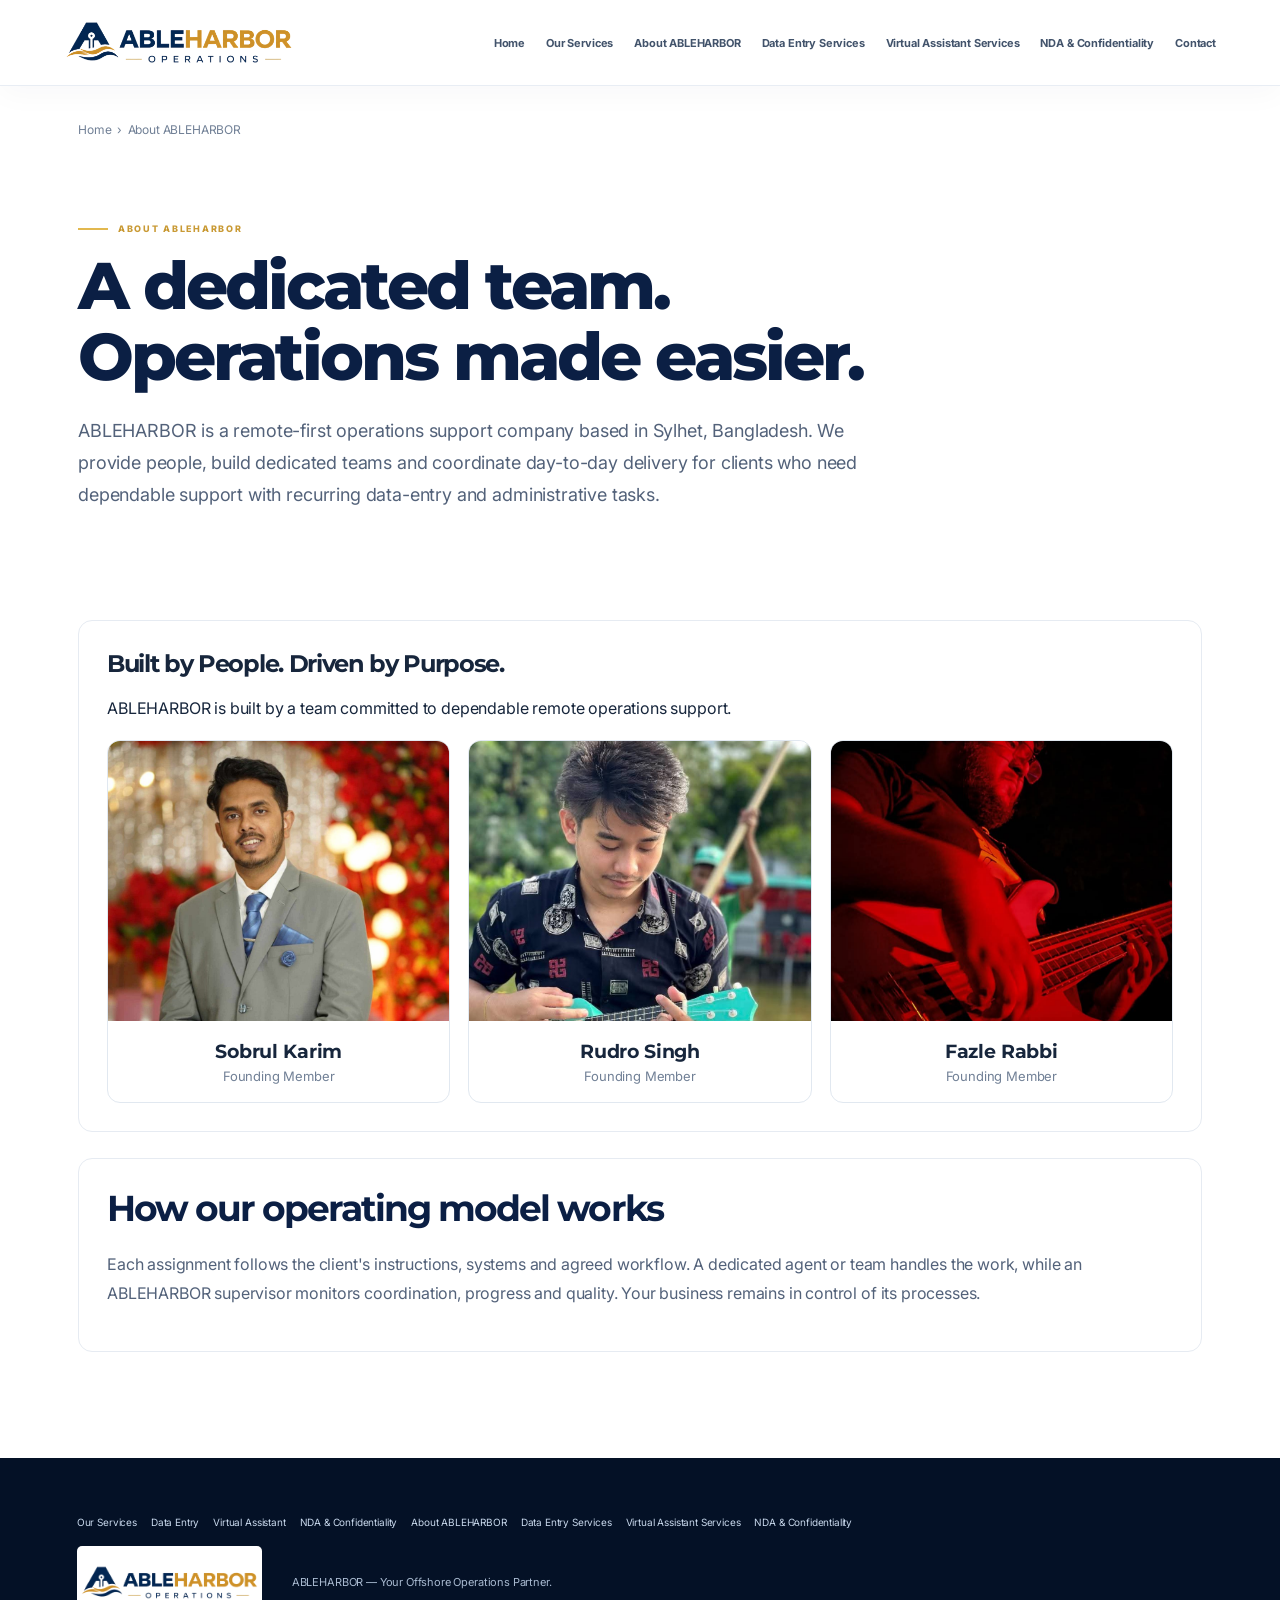
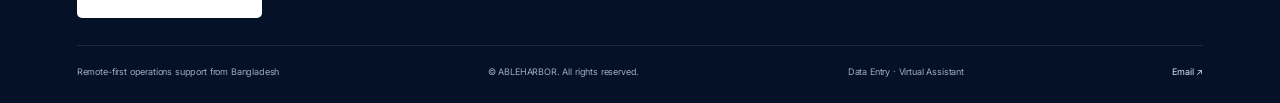
==== commit 83094fde: "REBRANDING 2.0" ====
--- a/about/index.html
+++ b/about/index.html
@@ -1 +1,79 @@
-<!doctype html><html lang="en"><head><meta charset="utf-8"><meta name="viewport" content="width=device-width,initial-scale=1"><title>About OPERVYN | Your Offshore Operations Partner</title><meta name="description" content="Learn about OPERVYN, a remote data entry and virtual assistant support company based in Sylhet, Bangladesh."><link rel="canonical" href="https://opervyn.github.io/opervyn-website/about/"><link rel="icon" href="../assets/opervyn-logo-new.png"><link rel="preconnect" href="https://fonts.googleapis.com"><link rel="preconnect" href="https://fonts.gstatic.com" crossorigin><link href="https://fonts.googleapis.com/css2?family=Inter:wght@400;500;600;700;800&family=Montserrat:wght@500;600;700;800&display=swap" rel="stylesheet"><link rel="stylesheet" href="../styles.css"><link rel="stylesheet" href="../theme-redesign.css"><style>.cms-page{max-width:1180px;margin:0 auto;padding:36px 28px 80px}.cms-breadcrumb{font-size:12px;color:#718096;margin:0 0 28px}.cms-breadcrumb a{color:inherit}.cms-page .seo-hero{margin-bottom:26px}.cms-page .seo-hero h1{max-width:900px}.cms-page .seo-hero p{max-width:820px;line-height:1.8}.cms-page .seo-content-main,.cms-page .cms-image-section,.cms-page .cms-founders{margin:26px 0;padding:28px;background:#fff;border:1px solid #e6ebf2;border-radius:14px}.cms-page .cms-items{display:grid;grid-template-columns:repeat(auto-fit,minmax(230px,1fr));gap:14px}.cms-page .cms-item{padding:20px;border:1px solid #e2e8f0;border-radius:10px;background:#fbfcfe}.cms-page .cms-item h3{margin:0 0 9px}.cms-page .cms-item p{margin:0;line-height:1.7}.cms-page .cms-image-section img{display:block;max-width:100%;height:auto;border-radius:12px;margin-top:18px}.cms-founder-grid{display:grid;grid-template-columns:repeat(auto-fit,minmax(210px,1fr));gap:18px;margin-top:22px}.cms-founder{overflow:hidden;border:1px solid #e1e8f0;border-radius:13px;background:#fff;text-align:center;padding-bottom:18px}.cms-founder img{width:100%;height:280px;object-fit:cover;object-position:center 25%}.cms-founder h3{margin:15px 8px 5px}.cms-founder p{margin:0;color:#718096;font-size:13px}.cms-page .onboarding-panel{margin:26px 0}@media(max-width:600px){.cms-page{padding:24px 16px 55px}.cms-page .seo-content-main,.cms-page .cms-image-section,.cms-page .cms-founders{padding:19px}.cms-founder img{height:240px}}</style></head><body><header class="site-header"><a aria-label="OPERVYN home" class="brand" href="../"><img alt="OPERVYN — Your Offshore Operations Partner" src="../assets/opervyn-logo-new.webp"></a><button aria-expanded="false" aria-label="Open navigation" class="menu-toggle"><span></span><span></span><span></span></button><nav class="nav"><a href="../">Home</a><a href="../services/">Our Services</a><a href="../about/">About OPERVYN</a><a href="../services/data-entry/">Data Entry Services</a><a href="../services/virtual-assistant/">Virtual Assistant Services</a><a href="../nda-confidentiality/">NDA &amp; Confidentiality</a><a href="mailto:opervyn.business@gmail.com">Contact</a></nav></header><main class="cms-page"><p class="cms-breadcrumb"><a href="../">Home</a> &nbsp;›&nbsp; About OPERVYN</p><section class="seo-hero"><div class="eyebrow"><span class="eyebrow-line"></span>ABOUT OPERVYN</div><h1>A dedicated team. Operations made easier.</h1><p>OPERVYN is a remote-first operations support company based in Sylhet, Bangladesh. We provide people, build dedicated teams and coordinate day-to-day delivery for clients who need dependable support with recurring data-entry and administrative tasks.</p></section><section class="seo-content-main"><h2>How our operating model works</h2><p>Each assignment follows the client&#x27;s instructions, systems and agreed workflow. A dedicated agent or team handles the work, while an OPERVYN supervisor monitors coordination, progress and quality. Your business remains in control of its processes.</p></section><section class="cms-founders"><h2>Built by People. Driven by Purpose.</h2><p>OPERVYN is built by a team committed to dependable remote operations support.</p><div class="cms-founder-grid"><article class="cms-founder"><img src="../assets/13008.jpg" alt="Sobrul Karim, OPERVYN founding member"><h3>Sobrul Karim</h3><p>Founding Member</p></article><article class="cms-founder"><img src="../assets/13009.jpg" alt="Rudro Singh, OPERVYN founding member"><h3>Rudro Singh</h3><p>Founding Member</p></article></div></section></main><footer class="footer"><div class="seo-footer-links"><a href="../services/">Our Services</a><a href="../services/data-entry/">Data Entry</a><a href="../services/virtual-assistant/">Virtual Assistant</a><a href="../nda-confidentiality/">NDA &amp; Confidentiality</a><a href="../about/">About OPERVYN</a><a href="../services/data-entry/">Data Entry Services</a><a href="../services/virtual-assistant/">Virtual Assistant Services</a><a href="../nda-confidentiality/">NDA &amp; Confidentiality</a></div><div class="footer-main"><a aria-label="OPERVYN home" class="brand footer-brand" href="../"><img alt="OPERVYN — Your Offshore Operations Partner" src="../assets/opervyn-logo-new.webp"></a><p>OPERVYN — Your Offshore Operations Partner.</p></div><div class="footer-bottom"><span>Remote-first operations support from Bangladesh</span><span>© OPERVYN. All rights reserved.</span><span>Data Entry · Virtual Assistant</span><span><a href="mailto:opervyn.business@gmail.com">Email ↗</a></span></div></footer><script src="../script.js"></script></body></html>+<!doctype html>
+<html lang="en">
+<head>
+  <meta charset="utf-8">
+  <meta name="viewport" content="width=device-width,initial-scale=1">
+  <title>About ABLEHARBOR | Your Offshore Operations Partner</title>
+  <meta name="description" content="Learn about ABLEHARBOR, a remote data entry and virtual assistant support company based in Sylhet, Bangladesh.">
+  <link rel="canonical" href="https://opervyn.github.io/about/">
+  <meta property="og:title" content="About ABLEHARBOR | Your Offshore Operations Partner">
+  <meta property="og:description" content="Learn about ABLEHARBOR, a remote data entry and virtual assistant support company based in Sylhet, Bangladesh.">
+  <meta property="og:url" content="https://opervyn.github.io/about/">
+  <meta property="og:type" content="website">
+  <link rel="icon" href="../assets/ableharbor-icon.png">
+  <link rel="preconnect" href="https://fonts.googleapis.com">
+  <link rel="preconnect" href="https://fonts.gstatic.com" crossorigin>
+  <link href="https://fonts.googleapis.com/css2?family=DM+Sans:wght@400;500;600;700;800&amp;family=Inter:wght@400;500;600;700;800&amp;family=Manrope:wght@400;500;600;700;800&amp;family=Montserrat:wght@500;600;700;800&amp;display=swap" rel="stylesheet">
+  <link rel="stylesheet" href="../styles.css">
+  <link rel="stylesheet" href="../theme-redesign.css">
+  <style>.cms-page{max-width:1180px;margin:0 auto;padding:36px 28px 80px}
+.cms-breadcrumb{font-size:12px;color:#718096;margin:0 0 28px}
+.cms-breadcrumb a{color:inherit}
+.cms-page .seo-hero{margin-bottom:26px}
+.cms-page .seo-hero h1{max-width:900px}
+.cms-page .seo-hero p{max-width:820px;line-height:1.8}
+.cms-page .seo-content-main,.cms-page .cms-image-section,.cms-page .cms-founders{margin:26px 0;padding:28px;background:#fff;border:1px solid #e6ebf2;border-radius:14px}
+.cms-page .cms-items{display:grid;grid-template-columns:repeat(auto-fit,minmax(230px,1fr));gap:14px}
+.cms-page .cms-item{padding:20px;border:1px solid #e2e8f0;border-radius:10px;background:#fbfcfe}
+.cms-page .cms-item h3{margin:0 0 9px}
+.cms-page .cms-item p{margin:0;line-height:1.7}
+.cms-page .cms-image-section img{display:block;max-width:100%;height:auto;border-radius:12px;margin-top:18px}
+.cms-founder-grid{display:grid;grid-template-columns:repeat(auto-fit,minmax(210px,1fr));gap:18px;margin-top:22px}
+.cms-founder{overflow:hidden;border:1px solid #e1e8f0;border-radius:13px;background:#fff;text-align:center;padding-bottom:18px}
+.cms-founder img{width:100%;height:280px;object-fit:cover;object-position:center 25%}
+.cms-founder h3{margin:15px 8px 5px}
+.cms-founder p{margin:0;color:#718096;font-size:13px}
+.cms-page .onboarding-panel{margin:26px 0}
+@media(max-width:600px){.cms-page{padding:24px 16px 55px}.cms-page .seo-content-main,.cms-page .cms-image-section,.cms-page .cms-founders{padding:19px}.cms-founder img{height:240px}}
+</style>
+</head>
+<body>
+  <header class="site-header">
+    <a aria-label="ABLEHARBOR home" class="brand" href="../">
+      <img alt="ABLEHARBOR — Your Offshore Operations Partner" src="../assets/ableharbor-logo.png">
+    </a>
+    <button aria-expanded="false" aria-label="Open navigation" class="menu-toggle">
+      <span></span><span></span><span></span>
+    </button>
+    <nav class="nav">
+      <a href="../">Home</a><a href="../services/">Our Services</a><a href="../about/">About ABLEHARBOR</a><a href="../services/data-entry/">Data Entry Services</a><a href="../services/virtual-assistant/">Virtual Assistant Services</a><a href="../nda-confidentiality/">NDA &amp; Confidentiality</a>
+      <a href="mailto:ABLEHARBOR.BUSINESS@GMAIL.COM">Contact</a>
+    </nav>
+  </header>
+  <main class="cms-page">
+    <p class="cms-breadcrumb"><a href="../">Home</a> &nbsp;›&nbsp; About ABLEHARBOR</p>
+    <section class="seo-hero"><div class="eyebrow"><span class="eyebrow-line"></span>ABOUT ABLEHARBOR</div><h1>A dedicated team. Operations made easier.</h1><p>ABLEHARBOR is a remote-first operations support company based in Sylhet, Bangladesh. We provide people, build dedicated teams and coordinate day-to-day delivery for clients who need dependable support with recurring data-entry and administrative tasks.</p></section><section class="cms-founders"><h2>Built by People. Driven by Purpose.</h2><p>ABLEHARBOR is built by a team committed to dependable remote operations support.</p><div class="cms-founder-grid"><article class="cms-founder"><img src="../assets/13008.jpg" alt="Sobrul Karim, ABLEHARBOR founding member" loading="lazy"><h3>Sobrul Karim</h3><p>Founding Member</p></article><article class="cms-founder"><img src="../assets/13009.jpg" alt="Rudro Singh, ABLEHARBOR founding member" loading="lazy"><h3>Rudro Singh</h3><p>Founding Member</p></article><article class="cms-founder"><img src="../assets/cms-1794099600767-13036.jpg" alt="Fazle Rabbi, ABLEHARBOR founding member" loading="lazy"><h3>Fazle Rabbi</h3><p>Founding Member</p></article></div></section><section class="seo-content-main"><h2>How our operating model works</h2><p>Each assignment follows the client&#x27;s instructions, systems and agreed workflow. A dedicated agent or team handles the work, while an ABLEHARBOR supervisor monitors coordination, progress and quality. Your business remains in control of its processes.</p></section>
+  </main>
+  <footer class="footer">
+    <div class="seo-footer-links">
+      <a href="../services/">Our Services</a>
+      <a href="../services/data-entry/">Data Entry</a>
+      <a href="../services/virtual-assistant/">Virtual Assistant</a>
+      <a href="../nda-confidentiality/">NDA &amp; Confidentiality</a><a href="../about/">About ABLEHARBOR</a><a href="../services/data-entry/">Data Entry Services</a><a href="../services/virtual-assistant/">Virtual Assistant Services</a><a href="../nda-confidentiality/">NDA &amp; Confidentiality</a>
+    </div>
+    <div class="footer-main">
+      <a aria-label="ABLEHARBOR home" class="brand footer-brand" href="../">
+        <img alt="ABLEHARBOR — Your Offshore Operations Partner" src="../assets/ableharbor-logo.png">
+      </a>
+      <p>ABLEHARBOR — Your Offshore Operations Partner.</p>
+    </div>
+    <div class="footer-bottom">
+      <span>Remote-first operations support from Bangladesh</span>
+      <span>© ABLEHARBOR. All rights reserved.</span>
+      <span>Data Entry · Virtual Assistant</span>
+      <span><a href="mailto:ABLEHARBOR.BUSINESS@GMAIL.COM">Email ↗</a></span>
+    </div>
+  </footer>
+  <script src="../script.js"></script>
+</body>
+</html>
--- a/styles.css
+++ b/styles.css
@@ -88,7 +88,7 @@
 
 
 /* =========================================================
-   OPERVYN PREMIUM CORPORATE REFRESH — navy / teal / white
+   ABLEHARBOR PREMIUM CORPORATE REFRESH — navy / teal / white
    ========================================================= */
 :root{
   --navy:#0B1F44;
@@ -267,7 +267,7 @@
 .seo-page{padding-top:42px}.seo-breadcrumb{font-size:12px;color:#68758a;margin:0 0 28px;letter-spacing:.04em}.seo-breadcrumb a{color:inherit;text-decoration:none}.seo-hero{padding:58px 0 64px;max-width:900px}.seo-hero h1{font-family:Montserrat,Inter,sans-serif;font-size:clamp(36px,6vw,66px);line-height:1.08;letter-spacing:-.045em;color:#0b1f44;margin:16px 0 22px}.seo-hero p{max-width:760px;color:#53627a;font-size:18px;line-height:1.8}.seo-content-grid{display:grid;grid-template-columns:minmax(0,1fr) minmax(240px,.58fr);gap:54px;align-items:start;padding:40px 0 70px;border-top:1px solid #e5eaf1}.seo-content-main h2,.seo-faq h2{font-family:Montserrat,Inter,sans-serif;color:#0b1f44;font-size:clamp(25px,3vw,36px);line-height:1.2;margin:0 0 20px}.seo-content-main h3{font-size:20px;color:#0b1f44;margin:30px 0 8px}.seo-content-main p,.seo-faq p{color:#53627a;line-height:1.8}.seo-aside{background:#f3f6fa;border:1px solid #e3eaf2;border-radius:18px;padding:26px;position:sticky;top:100px}.seo-aside h3{color:#0b1f44;margin:0 0 12px}.seo-aside p{font-size:14px;line-height:1.7;color:#53627a}.seo-aside a{display:inline-flex;margin-top:12px}.seo-faq{padding:50px 0 70px;border-top:1px solid #e5eaf1}.seo-faq details{border-bottom:1px solid #e5eaf1;padding:18px 0}.seo-faq summary{cursor:pointer;color:#0b1f44;font-weight:700}.seo-faq details p{margin:12px 0 0}.seo-directory{padding-top:30px}.seo-directory-grid{display:grid;grid-template-columns:repeat(3,minmax(0,1fr));gap:16px;margin-top:30px}.seo-directory-card{display:flex;flex-direction:column;gap:10px;padding:22px;border:1px solid #e2e8f0;border-radius:16px;text-decoration:none;color:#0b1f44;transition:transform .2s,border-color .2s}.seo-directory-card:hover{transform:translateY(-3px);border-color:#8aa7d5}.seo-directory-card small{color:#64748b;line-height:1.6}.seo-directory-card b{font-size:12px;margin-top:auto;color:#2457a7}.seo-footer-links{display:flex;gap:14px;flex-wrap:wrap;margin:18px 0}.seo-footer-links a{font-size:13px;color:#c8d3e3;text-decoration:none}.seo-footer-links a:hover{text-decoration:underline}@media(max-width:760px){.seo-content-grid{grid-template-columns:1fr;gap:26px}.seo-aside{position:static}.seo-directory-grid{grid-template-columns:1fr}.seo-hero{padding:38px 0 46px}.seo-hero p{font-size:16px}}
 
 
-/* OPERVYN service directory and detail-page additions */
+/* ABLEHARBOR service directory and detail-page additions */
 .service-grid-primary{grid-template-columns:repeat(2,minmax(0,1fr));max-width:920px;margin:0 auto}
 .services-all-link{text-align:center;margin-top:28px}
 .services-all-link .text-link{font-size:13px}
@@ -343,7 +343,7 @@
  .nav-cta{text-align:center}
 }
 
-/* OPERVYN remote-first positioning and founding-member feature */
+/* ABLEHARBOR remote-first positioning and founding-member feature */
 .remote-panel{display:grid;grid-template-columns:1.15fr .85fr;gap:35px;align-items:center;padding:48px;border-radius:20px;background:linear-gradient(120deg,#07172f,#0b1f44 72%,#123b68);overflow:hidden;color:#fff}
 .remote-copy h2{font:800 clamp(34px,4vw,48px)/1.12 Manrope,sans-serif;letter-spacing:-.05em;color:#fff;margin:18px 0}
 .remote-copy h2 span{color:#55d8e8}.remote-copy>p{max-width:650px;color:#c4d3e6;font-size:14px;line-height:1.85}
@@ -353,11 +353,11 @@
 
 .business-status-note{margin-top:14px;padding:12px 14px;border-left:3px solid #1683cf;background:#f2f7fd;color:#63738a;font-size:11px;line-height:1.7}.business-status-note strong{color:#0b1f44}
 
-/* Current OPERVYN wordmark supplied by the owner */
-.site-header .brand img{width:158px;height:62px;object-fit:contain}.footer-brand img{width:180px;height:70px;object-fit:contain}
-@media(max-width:760px){.site-header .brand img{width:132px;height:52px}.footer-brand img{width:155px;height:60px}}
-
-/* OPERVYN founding team — shared brand typography and visual system */
+/* Current ABLEHARBOR wordmark supplied by the owner */
+.site-header .brand img{width:220px;height:62px;object-fit:contain}.footer-brand img{width:180px;height:70px;object-fit:contain}
+@media(max-width:760px){.site-header .brand img{width:175px;height:52px}.footer-brand img{width:155px;height:60px}}
+
+/* ABLEHARBOR founding team — shared brand typography and visual system */
 .founder-heading{margin-bottom:34px}
 .founder-grid{display:grid;grid-template-columns:repeat(3,minmax(0,1fr));gap:20px}
 .founder-profile{overflow:hidden;border:1px solid #e1e9f2;border-radius:15px;background:#fff;box-shadow:0 20px 55px #0a23400c}
--- a/theme-redesign.css
+++ b/theme-redesign.css
@@ -1,22 +1,22 @@
-/* OPERVYN visual redesign — editorial corporate / electric blue */
-:root{--navy:#071a35;--navy2:#102b50;--blue:#1769ff;--cyan:#29c6d8;--ink:#17263c;--muted:#66758b;--line:#dce5ef;--pale:#f4f7fb;--white:#fff;--radius:20px}
+/* ABLEHARBOR visual redesign — editorial corporate / electric blue */
+:root{--navy:#071a35;--navy2:#102b50;--blue:#C99A35;--cyan:#E2B84F;--ink:#17263c;--muted:#66758b;--line:#dce5ef;--pale:#f4f7fb;--white:#fff;--radius:20px}
 html{scroll-behavior:smooth;scroll-padding-top:96px}
 body{font-family:Inter,Arial,sans-serif;color:var(--ink);background:#fff;letter-spacing:-.01em}
 .announcement{height:32px;background:#06142a;color:#d5e3f7;font-size:9px;letter-spacing:.16em;font-weight:800}
-.pulse{background:var(--cyan);box-shadow:0 0 0 4px #29c6d833}
+.pulse{background:var(--cyan);box-shadow:0 0 0 4px #E2B84F33}
 .site-header{height:86px;padding:0 max(calc((100vw - 1240px)/2),5%);background:#ffffffed;border-bottom:1px solid #e8edf4;box-shadow:0 8px 30px #071a3508;backdrop-filter:blur(18px)}
-.site-header .brand img{width:190px;height:68px;max-height:68px;object-fit:contain}
+.site-header .brand img{width:230px;height:68px;max-height:68px;object-fit:contain}
 .nav{gap:21px;font-size:11px;font-weight:700;color:#42536b}
 .nav>a:not(.nav-cta){transition:color .2s}
 .nav>a:not(.nav-cta):hover{color:var(--blue)}
-.nav-cta{background:var(--blue);padding:14px 19px;border-radius:6px;box-shadow:0 8px 18px #1769ff24}
-.nav-cta:hover{background:#0757e6}
-.nav-cta span{color:#b9f7ff}
+.nav-cta{background:var(--blue);padding:14px 19px;border-radius:6px;box-shadow:0 8px 18px #C99A3524}
+.nav-cta:hover{background:#A9791F}
+.nav-cta span{color:#FFF0C2}
 .section{padding:104px max(calc((100vw - 1180px)/2),6%)}
 .hero{min-height:690px;grid-template-columns:1.04fr .96fr;gap:40px;padding-top:80px;padding-bottom:88px;background:radial-gradient(circle at 84% 24%,#dcecff 0,transparent 30%),linear-gradient(125deg,#f7faff 0%,#fff 55%,#f0f6ff 100%)}
-.hero:before{width:690px;height:690px;right:-235px;top:-230px;border:1px solid #1769ff19}
+.hero:before{width:690px;height:690px;right:-235px;top:-230px;border:1px solid #C99A3519}
 .hero-glow{background:#8fc4ff45;filter:blur(95px)}
-.eyebrow,.section-kicker{color:#1769ff;font-size:9px;letter-spacing:.19em;font-weight:800}
+.eyebrow,.section-kicker{color:#C99A35;font-size:9px;letter-spacing:.19em;font-weight:800}
 .eyebrow-line{background:var(--cyan);width:30px;height:2px}
 h1,h2,h3,.visual-title{font-family:Montserrat,Inter,sans-serif}
 h1{font-size:clamp(44px,5.1vw,68px);line-height:1.04;letter-spacing:-.065em;color:var(--navy);margin:23px 0 20px}
@@ -24,8 +24,8 @@
 .hero-tagline{font-size:16px;line-height:1.55;color:#254366;font-weight:700;max-width:490px}
 .hero-desc{font-size:13px;line-height:1.9;color:#64758d;max-width:510px}
 .btn{border-radius:6px;padding:15px 20px;font-size:11px;font-weight:800;letter-spacing:.01em;transition:transform .2s,background .2s,box-shadow .2s}
-.btn-primary{background:var(--blue);box-shadow:0 10px 24px #1769ff30;color:#fff}
-.btn-primary:hover{background:#0757e6;transform:translateY(-2px);box-shadow:0 14px 28px #1769ff3d}
+.btn-primary{background:var(--blue);box-shadow:0 10px 24px #C99A3530;color:#fff}
+.btn-primary:hover{background:#A9791F;transform:translateY(-2px);box-shadow:0 14px 28px #C99A353d}
 .btn-quiet{background:#fff;border:1px solid #dce6f2;color:var(--navy)}
 .btn-quiet:hover{border-color:#9abaff;background:#f8fbff}
 .hero-proof{margin-top:32px;color:#74839a;font-size:10px}
@@ -73,7 +73,7 @@
 .remote-panel{grid-template-columns:1.1fr .9fr;gap:35px;padding:55px;border-radius:16px;background:radial-gradient(circle at 85% 20%,#1e548b 0,transparent 34%),linear-gradient(120deg,#06152d,#0c2b50 75%,#103c68);box-shadow:0 25px 60px #06152d22}
 .remote-copy h2{font-size:clamp(34px,4vw,49px);line-height:1.1;letter-spacing:-.06em}.remote-copy h2 span{color:#54d8e8}.remote-copy>p{font-size:12px;line-height:1.9;color:#c6d5e8}
 .capacity-strip>div{background:#ffffff10;border:1px solid #ffffff25;border-radius:9px}.capacity-strip strong{font-size:27px;color:#67e0ed}.capacity-strip span{font-size:10px}.remote-copy .capacity-note{font-size:10px;color:#9eb4ce}
-.remote-orbit{border-color:#63d4e35c}.remote-mark{background:linear-gradient(145deg,#1769ff,#29c6d8);border-radius:26px;box-shadow:0 24px 60px #0005}.remote-caption{color:#e9f7ff}.remote-caption small{color:#75dce8}
+.remote-orbit{border-color:#63d4e35c}.remote-mark{background:linear-gradient(145deg,#C99A35,#E2B84F);border-radius:26px;box-shadow:0 24px 60px #0005}.remote-caption{color:#e9f7ff}.remote-caption small{color:#75dce8}
 .founder-section{padding-top:30px;padding-bottom:100px;background:#f5f8fc}
 .founder-card{grid-template-columns:minmax(260px,.78fr) 1.22fr;border:1px solid #e1e9f2;border-radius:15px;background:#fff;box-shadow:0 20px 55px #0a23400c}
 .founder-photo-wrap{min-height:430px;background:#071a35}.founder-photo-wrap img{object-position:center 35%;filter:saturate(.9)}.photo-caption{font-size:8px;letter-spacing:.16em;padding:16px 18px}
@@ -81,7 +81,7 @@
 .faq-section{background:#f5f8fc;padding-top:100px;padding-bottom:100px}.faq-list{max-width:900px}.faq-list details{background:#fff;border:1px solid #e1e9f2;border-radius:8px;padding:17px 20px;margin-bottom:9px;box-shadow:0 4px 16px #0a234005}.faq-list summary{font-size:12px;font-weight:800;color:var(--navy)}.faq-list summary span{color:var(--blue)}.faq-list p{font-size:11px;line-height:1.8;color:#718097;margin:12px 0 0}
 .contact-section{background:radial-gradient(circle at 15% 20%,#16467b 0,transparent 33%),linear-gradient(120deg,#06152d,#0b2b50);padding-top:105px;padding-bottom:105px}
 .contact-copy h2{font-size:clamp(38px,4.5vw,55px);line-height:1.08;color:#fff}.contact-copy h2 span{color:#55d8e8}.contact-copy p{font-size:12px;line-height:1.9;color:#c5d4e7}.contact-email{color:#72e2ed;font-size:13px;font-weight:800}.linkedin-link{font-size:10px;color:#d4e1f0}
-.contact-form{padding:30px;border-radius:13px;border:1px solid #e1e9f2;box-shadow:0 28px 65px #0003}.form-title{font:800 19px Montserrat;color:var(--navy)}.form-title span{font:500 10px Inter;color:#7a899e}.contact-form label{font-size:10px;font-weight:800;color:#40536d}.contact-form input,.contact-form select,.contact-form textarea{border:1px solid #dce5ef;border-radius:6px;padding:12px;font:500 11px Inter;color:#17263c}.contact-form input:focus,.contact-form select:focus,.contact-form textarea:focus{outline:2px solid #1769ff33;border-color:#1769ff}.form-privacy{font-size:9px;color:#8794a7;line-height:1.6}
+.contact-form{padding:30px;border-radius:13px;border:1px solid #e1e9f2;box-shadow:0 28px 65px #0003}.form-title{font:800 19px Montserrat;color:var(--navy)}.form-title span{font:500 10px Inter;color:#7a899e}.contact-form label{font-size:10px;font-weight:800;color:#40536d}.contact-form input,.contact-form select,.contact-form textarea{border:1px solid #dce5ef;border-radius:6px;padding:12px;font:500 11px Inter;color:#17263c}.contact-form input:focus,.contact-form select:focus,.contact-form textarea:focus{outline:2px solid #C99A3533;border-color:#C99A35}.form-privacy{font-size:9px;color:#8794a7;line-height:1.6}
 .footer{background:#041126;color:#d7e4f3;padding:40px max(calc((100vw - 1180px)/2),6%) 22px}.footer-brand img{width:185px;height:72px;object-fit:contain;background:#fff;border-radius:5px;padding:3px}.footer-main p{font-size:11px;color:#a9bad0}.back-top{font-size:10px;color:#69dce9}.footer-bottom{border-color:#ffffff20;color:#9aadc5;font-size:9px;line-height:1.8}.footer-bottom a{color:#d8e7f7}.seo-footer-links a{font-size:10px;color:#c8d8ec}
 /* Services and legal subpages use the same refreshed system */
 .service-page-heading{font-family:Montserrat,Inter,sans-serif;color:var(--navy)}.service-page-heading span{color:var(--blue)}
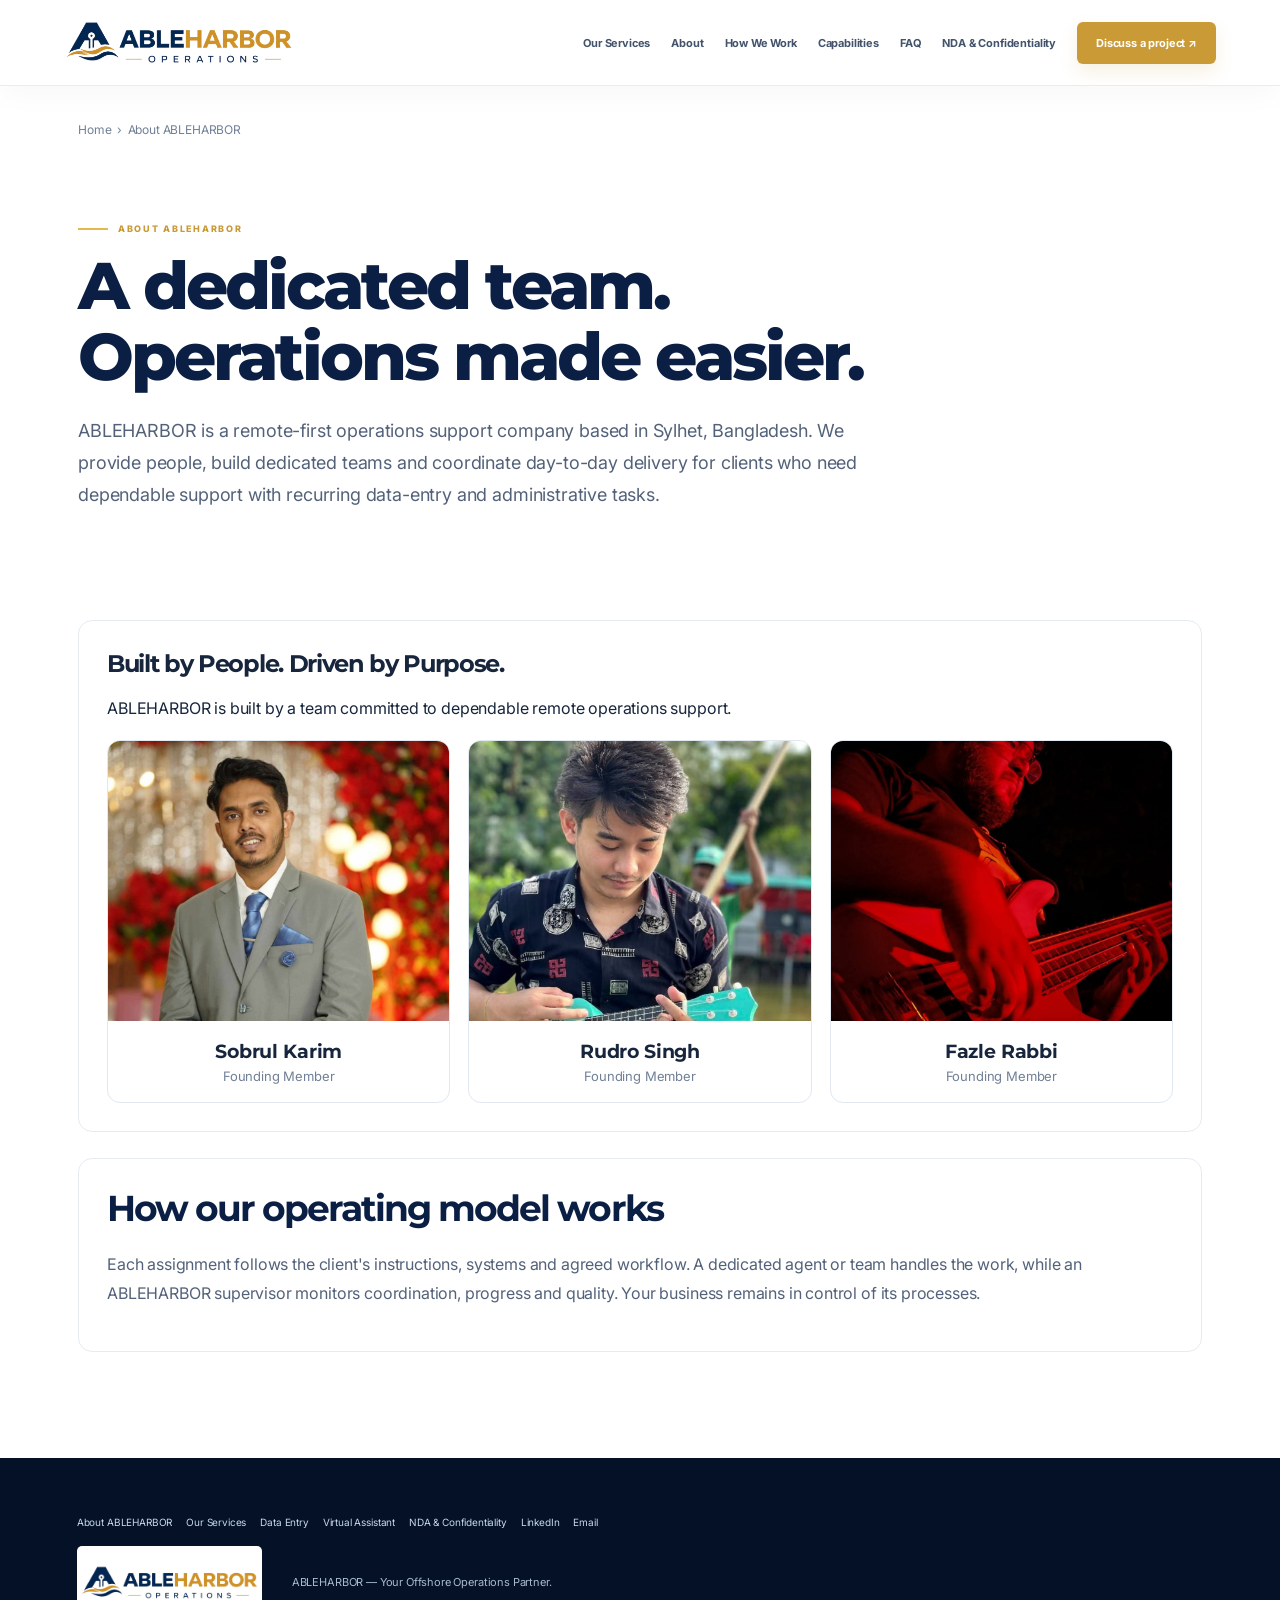
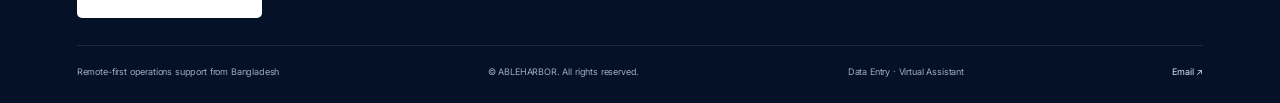
==== commit e151951b: "CMS Upgrade" ====
--- a/about/index.html
+++ b/about/index.html
@@ -47,7 +47,7 @@
     </button>
     <nav class="nav">
       <a href="../">Home</a><a href="../services/">Our Services</a><a href="../about/">About ABLEHARBOR</a><a href="../services/data-entry/">Data Entry Services</a><a href="../services/virtual-assistant/">Virtual Assistant Services</a><a href="../nda-confidentiality/">NDA &amp; Confidentiality</a>
-      <a href="mailto:ABLEHARBOR.BUSINESS@GMAIL.COM">Contact</a>
+      <a data-cms-email="true" href="mailto:ableharbor.operation@gmail.com">Contact</a>
     </nav>
   </header>
   <main class="cms-page">
@@ -71,9 +71,10 @@
       <span>Remote-first operations support from Bangladesh</span>
       <span>© ABLEHARBOR. All rights reserved.</span>
       <span>Data Entry · Virtual Assistant</span>
-      <span><a href="mailto:ABLEHARBOR.BUSINESS@GMAIL.COM">Email ↗</a></span>
+      <span><a data-cms-email="true" href="mailto:ableharbor.operation@gmail.com">Email ↗</a></span>
     </div>
   </footer>
   <script src="../script.js"></script>
+  <script defer src="../site.js"></script>
 </body>
 </html>
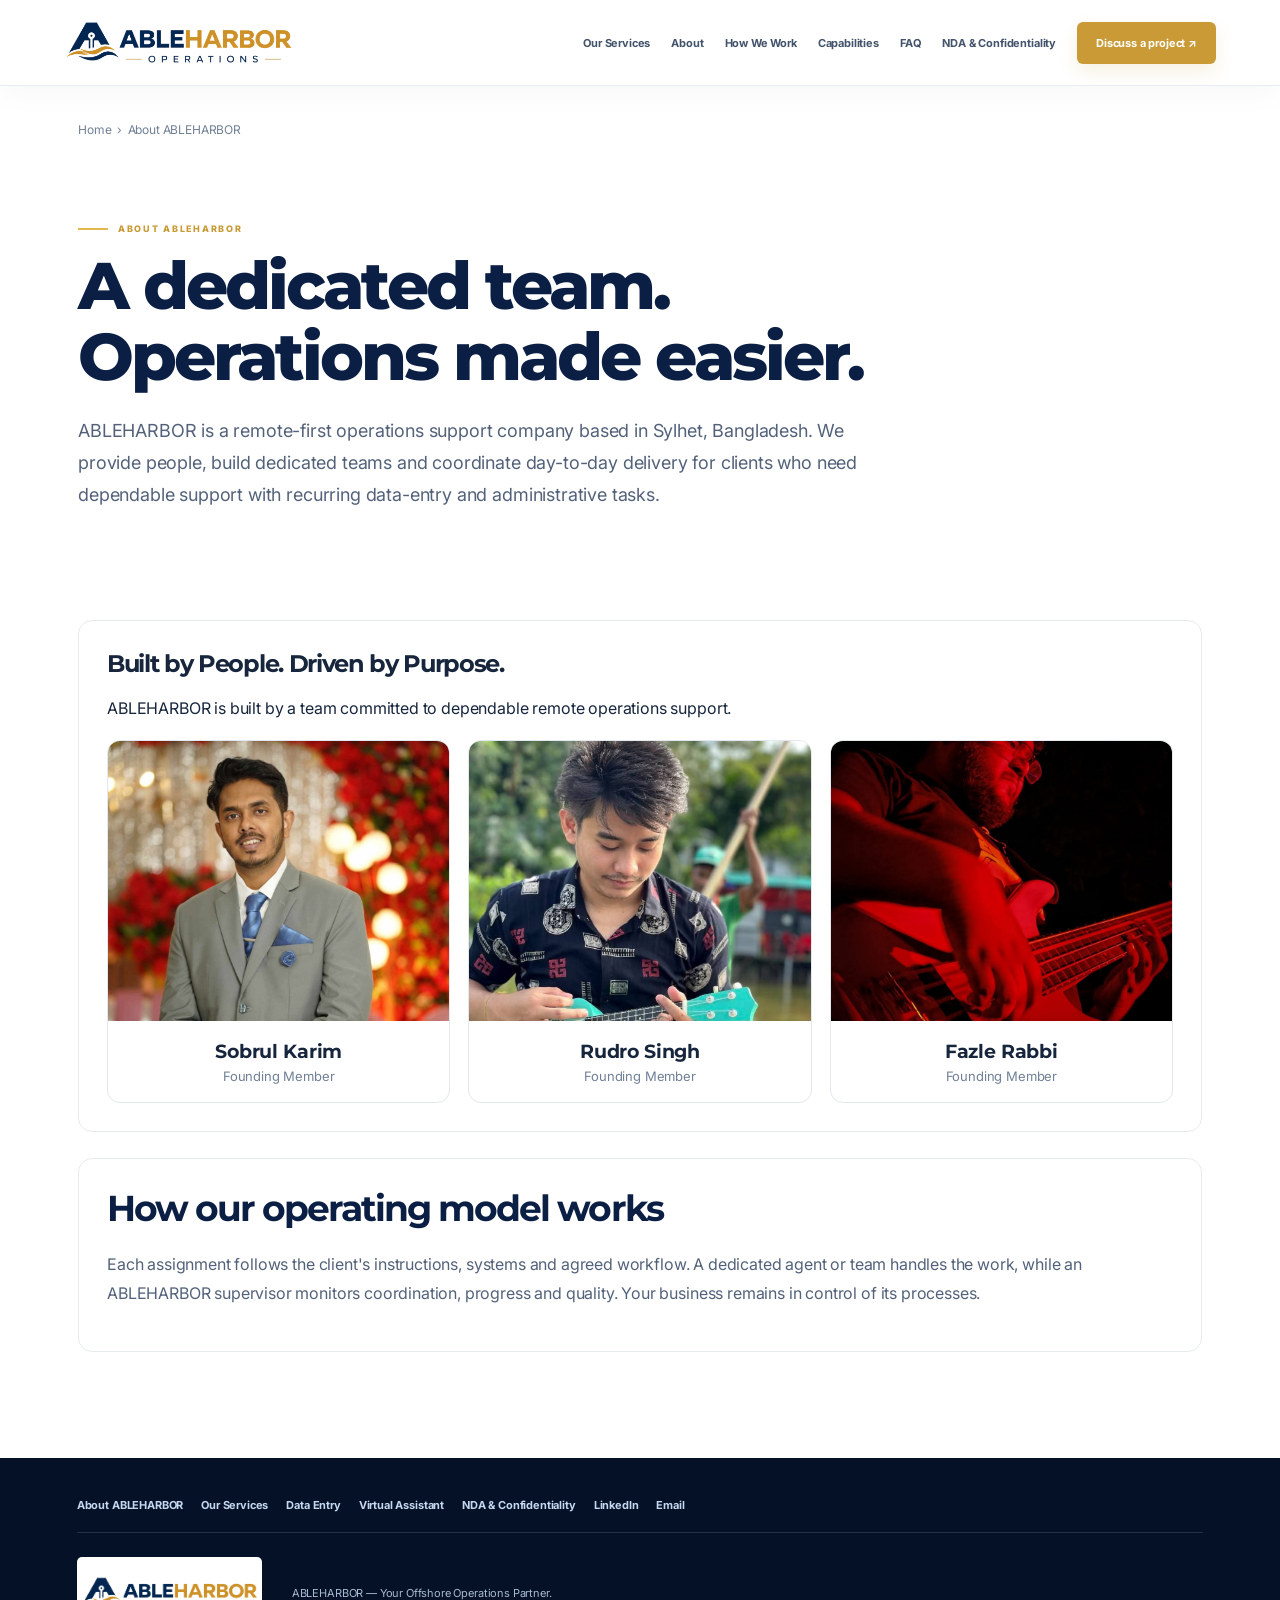
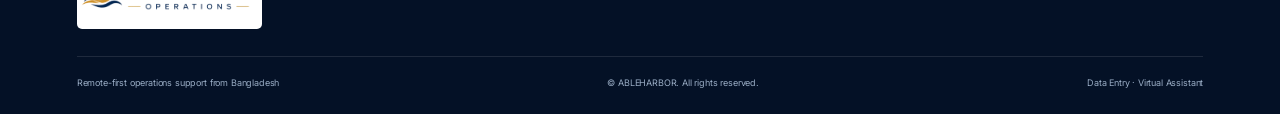
==== commit 86e9960c: "cms upddatee" ====
--- a/about/index.html
+++ b/about/index.html
@@ -5,11 +5,14 @@
   <meta name="viewport" content="width=device-width,initial-scale=1">
   <title>About ABLEHARBOR | Your Offshore Operations Partner</title>
   <meta name="description" content="Learn about ABLEHARBOR, a remote data entry and virtual assistant support company based in Sylhet, Bangladesh.">
-  <link rel="canonical" href="https://opervyn.github.io/about/">
+  <link rel="canonical" href="https://ableharbor.github.io/about/">
   <meta property="og:title" content="About ABLEHARBOR | Your Offshore Operations Partner">
   <meta property="og:description" content="Learn about ABLEHARBOR, a remote data entry and virtual assistant support company based in Sylhet, Bangladesh.">
-  <meta property="og:url" content="https://opervyn.github.io/about/">
+  <meta property="og:url" content="https://ableharbor.github.io/about/">
   <meta property="og:type" content="website">
+  <meta property="og:image" content="../assets/ableharbor-logo.png">
+  <meta name="twitter:card" content="summary_large_image">
+  <meta name="twitter:image" content="../assets/ableharbor-logo.png">
   <link rel="icon" href="../assets/ableharbor-icon.png">
   <link rel="preconnect" href="https://fonts.googleapis.com">
   <link rel="preconnect" href="https://fonts.gstatic.com" crossorigin>
@@ -22,10 +25,18 @@
 .cms-page .seo-hero{margin-bottom:26px}
 .cms-page .seo-hero h1{max-width:900px}
 .cms-page .seo-hero p{max-width:820px;line-height:1.8}
+.cms-hero-image{display:block;max-width:min(100%,760px);height:auto;border-radius:14px;margin-top:22px}
 .cms-page .seo-content-main,.cms-page .cms-image-section,.cms-page .cms-founders{margin:26px 0;padding:28px;background:#fff;border:1px solid #e6ebf2;border-radius:14px}
 .cms-page .cms-items{display:grid;grid-template-columns:repeat(auto-fit,minmax(230px,1fr));gap:14px}
 .cms-page .cms-item{padding:20px;border:1px solid #e2e8f0;border-radius:10px;background:#fbfcfe}
 .cms-page .cms-item h3{margin:0 0 9px}
+.cms-page .cms-item-image{display:block;width:100%;max-height:180px;object-fit:cover;border-radius:8px;margin-bottom:14px}
+.cms-page .cms-item-icon{font-size:24px;color:#2879d0;margin-bottom:8px}
+.cms-faq{border-top:1px solid #e2e8f0}.cms-faq-item{padding:16px 2px;border-bottom:1px solid #e2e8f0}.cms-faq-item summary{font:700 14px Manrope;color:#182a43}.cms-faq-item p{font-size:12px;line-height:1.8;color:#718098;margin:12px 0 0}
+.cms-page .cms-item ul{padding-left:18px;line-height:1.8}
+.cms-page .cms-item-image{display:block;width:100%;max-height:180px;object-fit:cover;border-radius:8px;margin-bottom:14px}
+.cms-page .cms-item-icon{font-size:24px;color:#2879d0;margin-bottom:8px}
+.cms-faq{border-top:1px solid #e2e8f0}.cms-faq-item{padding:16px 2px;border-bottom:1px solid #e2e8f0}.cms-faq-item summary{font:700 14px Manrope;color:#182a43}.cms-faq-item p{font-size:12px;line-height:1.8;color:#718098;margin:12px 0 0}
 .cms-page .cms-item p{margin:0;line-height:1.7}
 .cms-page .cms-image-section img{display:block;max-width:100%;height:auto;border-radius:12px;margin-top:18px}
 .cms-founder-grid{display:grid;grid-template-columns:repeat(auto-fit,minmax(210px,1fr));gap:18px;margin-top:22px}
@@ -34,6 +45,7 @@
 .cms-founder h3{margin:15px 8px 5px}
 .cms-founder p{margin:0;color:#718096;font-size:13px}
 .cms-page .onboarding-panel{margin:26px 0}
+.cms-split{display:grid;grid-template-columns:1fr 1fr;gap:24px;align-items:center}.cms-split img{width:100%;height:auto;border-radius:12px}.cms-gallery{display:grid;grid-template-columns:repeat(auto-fit,minmax(180px,1fr));gap:14px}.cms-gallery-item{margin:0}.cms-gallery-item img{width:100%;height:190px;object-fit:cover;border-radius:10px}.cms-stats{display:grid;grid-template-columns:repeat(auto-fit,minmax(140px,1fr));gap:14px}.cms-stat{padding:22px;border:1px solid #e2e8f0;border-radius:12px}.cms-stat strong{display:block;font-size:30px}.cms-logos{display:flex;flex-wrap:wrap;gap:24px;align-items:center}.cms-logo-item img{max-width:140px;max-height:70px;object-fit:contain}.cms-logo-item span{display:block}@media(max-width:650px){.cms-split{grid-template-columns:1fr}}
 @media(max-width:600px){.cms-page{padding:24px 16px 55px}.cms-page .seo-content-main,.cms-page .cms-image-section,.cms-page .cms-founders{padding:19px}.cms-founder img{height:240px}}
 </style>
 </head>
@@ -46,32 +58,26 @@
       <span></span><span></span><span></span>
     </button>
     <nav class="nav">
-      <a href="../">Home</a><a href="../services/">Our Services</a><a href="../about/">About ABLEHARBOR</a><a href="../services/data-entry/">Data Entry Services</a><a href="../services/virtual-assistant/">Virtual Assistant Services</a><a href="../nda-confidentiality/">NDA &amp; Confidentiality</a>
-      <a data-cms-email="true" href="mailto:ableharbor.operation@gmail.com">Contact</a>
+      <a href="/services/">Our Services</a><a href="/about/">About</a><a href="../#process">How We Work</a><a href="../#services">Capabilities</a><a href="../#faq">FAQ</a><a href="/nda-confidentiality/">NDA &amp; Confidentiality</a><a class="nav-cta" href="../#contact">Discuss a project ↗</a>
     </nav>
   </header>
   <main class="cms-page">
     <p class="cms-breadcrumb"><a href="../">Home</a> &nbsp;›&nbsp; About ABLEHARBOR</p>
-    <section class="seo-hero"><div class="eyebrow"><span class="eyebrow-line"></span>ABOUT ABLEHARBOR</div><h1>A dedicated team. Operations made easier.</h1><p>ABLEHARBOR is a remote-first operations support company based in Sylhet, Bangladesh. We provide people, build dedicated teams and coordinate day-to-day delivery for clients who need dependable support with recurring data-entry and administrative tasks.</p></section><section class="cms-founders"><h2>Built by People. Driven by Purpose.</h2><p>ABLEHARBOR is built by a team committed to dependable remote operations support.</p><div class="cms-founder-grid"><article class="cms-founder"><img src="../assets/13008.jpg" alt="Sobrul Karim, ABLEHARBOR founding member" loading="lazy"><h3>Sobrul Karim</h3><p>Founding Member</p></article><article class="cms-founder"><img src="../assets/13009.jpg" alt="Rudro Singh, ABLEHARBOR founding member" loading="lazy"><h3>Rudro Singh</h3><p>Founding Member</p></article><article class="cms-founder"><img src="../assets/cms-1794099600767-13036.jpg" alt="Fazle Rabbi, ABLEHARBOR founding member" loading="lazy"><h3>Fazle Rabbi</h3><p>Founding Member</p></article></div></section><section class="seo-content-main"><h2>How our operating model works</h2><p>Each assignment follows the client&#x27;s instructions, systems and agreed workflow. A dedicated agent or team handles the work, while an ABLEHARBOR supervisor monitors coordination, progress and quality. Your business remains in control of its processes.</p></section>
+    <section class="seo-hero"><div class="eyebrow"><span class="eyebrow-line"></span>ABOUT ABLEHARBOR</div><h1>A dedicated team. Operations made easier.</h1><p>ABLEHARBOR is a remote-first operations support company based in Sylhet, Bangladesh. We provide people, build dedicated teams and coordinate day-to-day delivery for clients who need dependable support with recurring data-entry and administrative tasks.</p></section><section class="cms-founders"><h2>Built by People. Driven by Purpose.</h2><p>ABLEHARBOR is built by a team committed to dependable remote operations support.</p><div class="cms-founder-grid"><article class="cms-founder"><img src="../assets/13008.jpg" alt="Sobrul Karim, ABLEHARBOR founding member" loading="lazy"><h3>Sobrul Karim</h3><p>Founding Member</p><p></p></article><article class="cms-founder"><img src="../assets/13009.jpg" alt="Rudro Singh, ABLEHARBOR founding member" loading="lazy"><h3>Rudro Singh</h3><p>Founding Member</p><p></p></article><article class="cms-founder"><img src="../assets/cms-1794099600767-13036.jpg" alt="Fazle Rabbi, ABLEHARBOR founding member" loading="lazy"><h3>Fazle Rabbi</h3><p>Founding Member</p><p></p></article></div></section><section class="seo-content-main"><h2>How our operating model works</h2><p>Each assignment follows the client&#x27;s instructions, systems and agreed workflow. A dedicated agent or team handles the work, while an ABLEHARBOR supervisor monitors coordination, progress and quality. Your business remains in control of its processes.</p></section>
   </main>
   <footer class="footer">
-    <div class="seo-footer-links">
-      <a href="../services/">Our Services</a>
-      <a href="../services/data-entry/">Data Entry</a>
-      <a href="../services/virtual-assistant/">Virtual Assistant</a>
-      <a href="../nda-confidentiality/">NDA &amp; Confidentiality</a><a href="../about/">About ABLEHARBOR</a><a href="../services/data-entry/">Data Entry Services</a><a href="../services/virtual-assistant/">Virtual Assistant Services</a><a href="../nda-confidentiality/">NDA &amp; Confidentiality</a>
-    </div>
+    <div class="seo-footer-links"><a href="/about/">About ABLEHARBOR</a><a href="/services/">Our Services</a><a href="/services/data-entry/">Data Entry</a><a href="/services/virtual-assistant/">Virtual Assistant</a><a href="/nda-confidentiality/">NDA &amp; Confidentiality</a><a href="https://www.linkedin.com/company/ableharbor" target="_blank" rel="noopener noreferrer">LinkedIn</a><a href="mailto:ableharbor.operation@gmail.com">Email</a></div>
     <div class="footer-main">
       <a aria-label="ABLEHARBOR home" class="brand footer-brand" href="../">
         <img alt="ABLEHARBOR — Your Offshore Operations Partner" src="../assets/ableharbor-logo.png">
       </a>
+      
       <p>ABLEHARBOR — Your Offshore Operations Partner.</p>
     </div>
     <div class="footer-bottom">
       <span>Remote-first operations support from Bangladesh</span>
       <span>© ABLEHARBOR. All rights reserved.</span>
       <span>Data Entry · Virtual Assistant</span>
-      <span><a data-cms-email="true" href="mailto:ableharbor.operation@gmail.com">Email ↗</a></span>
     </div>
   </footer>
   <script src="../script.js"></script>
--- a/styles.css
+++ b/styles.css
@@ -369,3 +369,5 @@
 .founder-bio{font-size:13px;line-height:1.8;color:#64748b;margin:0}
 @media(max-width:900px){.founder-grid{grid-template-columns:repeat(2,minmax(0,1fr))}.founder-profile:last-child{grid-column:1/-1;max-width:calc(50% - 10px)}}
 @media(max-width:600px){.founder-grid{grid-template-columns:1fr}.founder-profile:last-child{grid-column:auto;max-width:none}.founder-profile .founder-photo-wrap{height:390px}.founder-profile .founder-copy{padding:24px}}
+
+.cms-nav-dropdown{position:relative;display:inline-block}.cms-nav-dropdown summary{list-style:none;cursor:pointer}.cms-nav-dropdown summary::-webkit-details-marker{display:none}.cms-nav-submenu{display:grid;min-width:190px;gap:4px;padding:10px;background:#fff;border:1px solid #e4eaf2;border-radius:9px;box-shadow:0 12px 30px #0b1f4418;z-index:30}.cms-nav-submenu a{display:block;padding:8px 10px;text-decoration:none}.site-header .cms-nav-dropdown[open] .cms-nav-submenu{position:absolute;top:100%;left:0}.seo-footer-links .cms-nav-dropdown{display:inline-block}
--- a/theme-redesign.css
+++ b/theme-redesign.css
@@ -91,3 +91,36 @@
 @media(max-width:820px){.site-header{height:76px;padding:0 5%}.site-header .brand img{width:155px;height:58px}.menu-toggle{display:flex;flex-direction:column;gap:5px;padding:10px}.menu-toggle span{width:22px;height:2px;background:var(--navy);display:block}.nav{display:none;position:absolute;top:75px;left:0;right:0;background:#fff;border:1px solid #e1e9f2;padding:20px 6%;box-shadow:0 15px 35px #071a351a;align-items:stretch;flex-direction:column;gap:14px}.nav.open{display:flex}.nav a{font-size:12px}.nav-cta{text-align:center}.section{padding:76px 6%}.hero{grid-template-columns:1fr;min-height:unset;padding-top:65px;padding-bottom:88px;gap:10px}.hero-content{max-width:650px}.hero-visual{min-height:390px;margin-top:8px}.hero-bottom{left:6%;right:6%;font-size:7px}.intro-grid{gap:35px}.remote-panel{grid-template-columns:1fr;padding:35px 28px}.remote-visual{min-height:230px}.founder-copy{padding:36px 30px}.founder-photo-wrap{min-height:400px}.contact-grid{gap:40px}}
 @media(max-width:600px){.announcement{font-size:7px;letter-spacing:.08em;padding:0 8px;text-align:center}.site-header .brand img{width:138px;height:52px}.hero{padding-top:55px;padding-bottom:80px}h1{font-size:clamp(39px,11vw,52px)}.hero-tagline{font-size:14px}.hero-desc{font-size:12px}.hero-visual{min-height:345px}.main-card{width:88%;padding:19px}.visual-title{font-size:25px}.float-chip{padding:9px 10px}.chip-a{left:-1%;top:9%}.chip-b{right:-1%;bottom:8%}.hero-bottom{gap:8px;font-size:6px;letter-spacing:.07em}.metrics{grid-template-columns:repeat(2,minmax(0,1fr));padding-top:18px;padding-bottom:18px}.metric{padding:12px 10px;border-right:0;border-bottom:1px solid #e7edf4}.metric:nth-child(odd){border-right:1px solid #e7edf4}.metric:nth-last-child(-n+2){border-bottom:0}.metric strong{font-size:17px}.metric span{font-size:9px}.section-heading{display:block}.section-heading>p{margin-top:18px;max-width:100%}.intro-grid{grid-template-columns:1fr;gap:22px}.intro-grid h2,.section-heading h2{font-size:34px}.service-grid-primary,.service-category-grid,.seo-directory-grid-two{grid-template-columns:1fr}.service-card{padding:23px}.process-line-five{grid-template-columns:1fr}.process-line-five article{padding:18px}.capacity-strip{gap:8px}.capacity-strip>div{padding:11px}.capacity-strip strong{font-size:23px}.remote-panel{padding:29px 21px}.remote-copy h2{font-size:34px}.founder-card{grid-template-columns:1fr}.founder-photo-wrap{min-height:420px;max-height:540px}.founder-copy{padding:29px 23px}.founder-quote{font-size:14px}.contact-form{padding:23px}.footer-bottom{display:grid;gap:8px}.footer-brand img{width:155px;height:60px}}
 @media(prefers-reduced-motion:reduce){html{scroll-behavior:auto}*,*:before,*:after{transition:none!important;animation:none!important}}
+
+/* Visual CMS sections inherit ABLEHARBOR's existing brand tokens and spacing. */
+.cms-added-section{position:relative;background:#fff;border:1px solid #e7edf4;border-radius:18px;margin:28px max(calc((100vw - 1160px)/2),6%);padding:clamp(24px,4vw,48px);box-shadow:0 12px 34px #0b1f4408}
+.cms-added-section h2{font:800 clamp(27px,3vw,38px)/1.2 Manrope,sans-serif;color:var(--navy);letter-spacing:-.045em;margin:14px 0}
+.cms-added-intro{max-width:820px;color:#718098;font-size:14px;line-height:1.85}
+.cms-added-grid{display:grid;grid-template-columns:repeat(auto-fit,minmax(210px,1fr));gap:16px;margin-top:24px}
+.cms-added-card,.cms-added-stat{padding:22px;border:1px solid #e2eaf4;border-radius:13px;background:#f9fbfe}
+.cms-added-card h3{font:800 16px Manrope,sans-serif;color:var(--navy);margin:10px 0}
+.cms-added-card p,.cms-added-card li{font-size:12px;line-height:1.8;color:#718098}
+.cms-added-card ul{padding-left:18px}
+.cms-added-card-image{width:100%;max-height:220px;object-fit:cover;border-radius:9px}
+.cms-added-feature-image{display:block;width:min(100%,760px);height:auto;border-radius:14px;margin:22px 0}
+.cms-added-icon{font-size:24px;color:var(--blue)}
+.cms-added-faq{max-width:850px;margin:22px auto 0;border-top:1px solid #e2eaf4}
+.cms-added-faq details{padding:18px 2px;border-bottom:1px solid #e2eaf4}
+.cms-added-faq summary{font:700 14px Manrope,sans-serif;color:var(--navy)}
+.cms-added-faq p{font-size:12px;line-height:1.8;color:#718098;margin:12px 0 0}
+.cms-added-gallery-item{margin:0}.cms-added-gallery-item img{width:100%;height:210px;object-fit:cover;border-radius:10px}.cms-added-gallery-item figcaption{font-size:12px;color:#718098;margin-top:8px}
+.cms-added-stat strong{display:block;font:800 30px Manrope;color:var(--blue)}.cms-added-stat span{font-size:12px;color:#718098}
+.cms-added-logo img{max-width:150px;max-height:75px;object-fit:contain}.cms-added-logo span{display:block;font-size:12px;color:#52627b}
+.cms-added-grid-team .cms-added-member{text-align:center}.cms-added-grid-team .cms-added-card-image{height:240px;object-position:center 25%}
+.cms-added-cta{background:#f5f9ff}
+@media(max-width:700px){.cms-added-section{margin:20px 5%;padding:22px}.cms-added-grid{grid-template-columns:1fr}.cms-added-grid-gallery{grid-template-columns:repeat(2,minmax(0,1fr))}}
+.seo-footer-links{display:flex;flex-wrap:wrap;gap:18px;padding:0 0 20px;margin:0 0 24px;border-bottom:1px solid #ffffff20}
+.seo-footer-links a{font-size:11px;font-weight:700;color:#c5d8ef}.seo-footer-links a:hover{color:#fff}
+.footer-heading{font:800 16px Manrope,sans-serif;color:#fff;margin:0 0 8px}
+.nav .cms-nav-dropdown{position:relative;font-size:12px;font-weight:700;color:#45536b}
+.nav .cms-nav-dropdown>summary{display:block;font:inherit;color:inherit;cursor:pointer;padding:8px 0}
+.nav .cms-nav-dropdown>summary::marker{content:""}
+.nav .cms-nav-submenu{position:absolute;top:100%;left:0;min-width:210px;display:grid;gap:0;padding:8px;background:#fff;border:1px solid #e7edf4;border-radius:10px;box-shadow:0 14px 35px #0b1f4418;z-index:30}
+.nav .cms-nav-submenu a{padding:10px 12px;border-radius:6px;font-size:11px}.nav .cms-nav-submenu a:hover{background:#f2f7ff;color:var(--blue)}
+@media(max-width:700px){.nav .cms-nav-dropdown{width:100%}.nav .cms-nav-submenu{position:static;box-shadow:none;margin-top:7px;min-width:0}}
+.nav .cms-nav-dropdown>summary>a{color:inherit;font:inherit}.nav .cms-nav-dropdown>summary>a:hover{color:var(--blue)}
